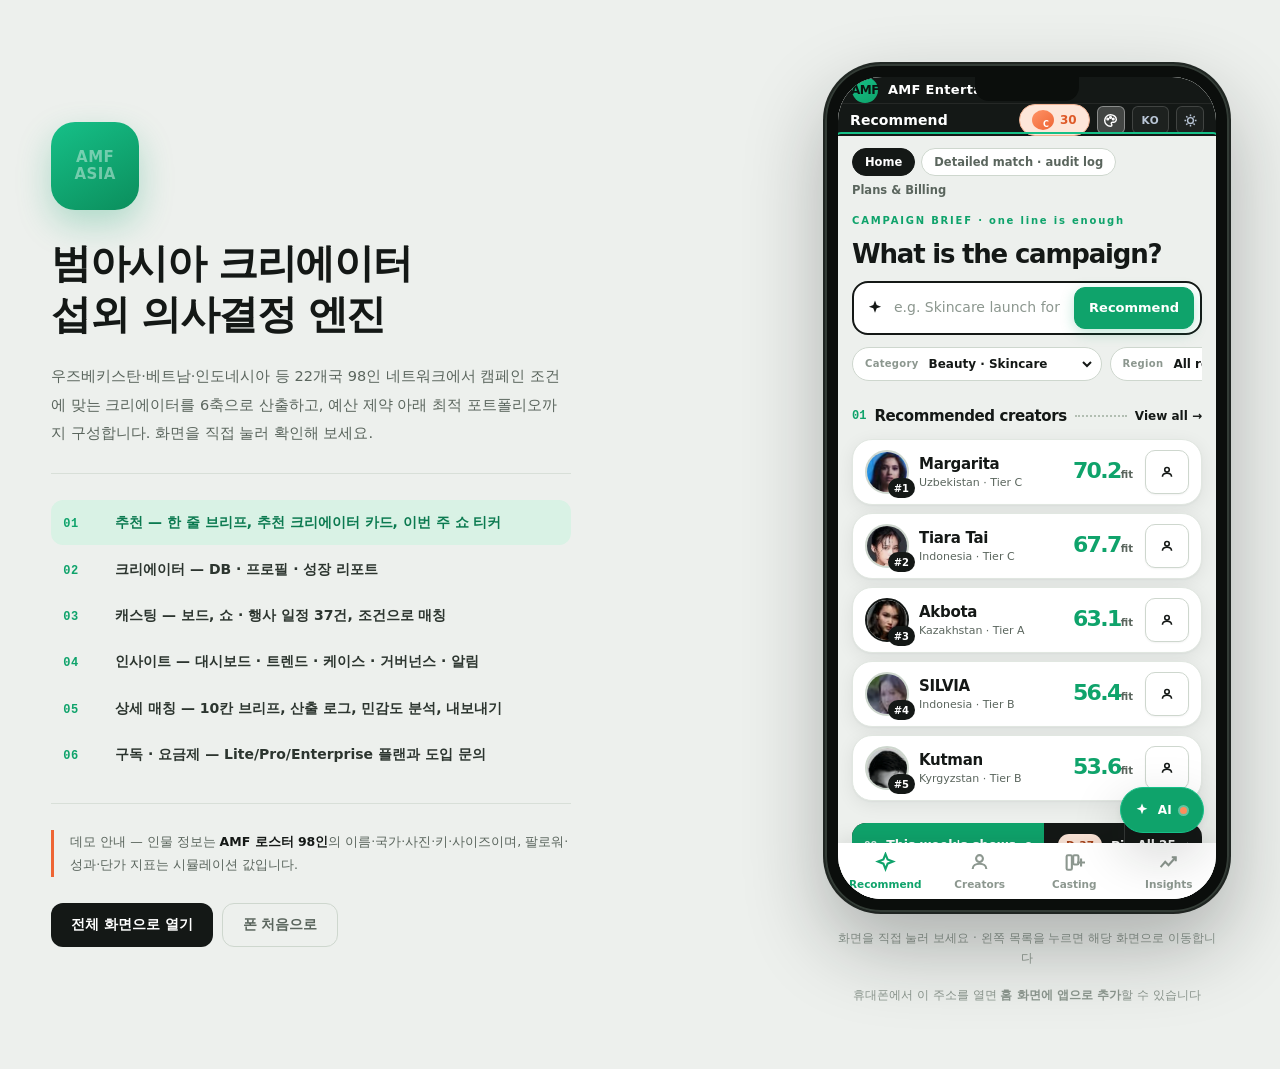
==== index.html @ 49871f89 "app.theamfclub.com 배포 (v20261118g) Co-Authored-By: Claude Opus 5.5 <noreply@anthropic.com>" ====
<!DOCTYPE html>
<html lang="ko">
<head>
<meta charset="UTF-8">
<meta name="viewport" content="width=device-width,initial-scale=1,viewport-fit=cover">
<title>AMF 커머스 인텔리전스</title>
<meta name="apple-mobile-web-app-capable" content="yes">
<meta name="mobile-web-app-capable" content="yes">
<meta name="theme-color" content="#0A1A33">
<meta name="description" content="AMF 엔터테인먼트의 크리에이터 커머스 인텔리전스 엔진. 22개국 98인 범아시아 크리에이터 네트워크에서 캠페인 조건에 맞는 크리에이터를 추천하고, 예산 안에서 최적 포트폴리오를 구성합니다.">
<link rel="canonical" href="https://app.theamfclub.com/">
<meta property="og:type" content="website">
<meta property="og:site_name" content="AMF Entertainment">
<meta property="og:locale" content="ko_KR">
<meta property="og:title" content="AMF 커머스 인텔리전스 — 범아시아 크리에이터 섭외 의사결정 엔진">
<meta property="og:description" content="AMF 엔터테인먼트의 크리에이터 커머스 인텔리전스 엔진. 22개국 98인 범아시아 크리에이터 네트워크에서 캠페인 조건에 맞는 크리에이터를 추천하고, 예산 안에서 최적 포트폴리오를 구성합니다.">
<meta property="og:url" content="https://app.theamfclub.com/">
<meta property="og:image" content="https://app.theamfclub.com/og-image.png">
<meta property="og:image:width" content="1200">
<meta property="og:image:height" content="630">
<meta property="og:image:alt" content="AMF 커머스 인텔리전스 소개 카드와 추천 화면이 표시된 휴대폰">
<meta name="twitter:card" content="summary_large_image">
<meta name="twitter:title" content="AMF 커머스 인텔리전스 — 범아시아 크리에이터 섭외 의사결정 엔진">
<meta name="twitter:description" content="AMF 엔터테인먼트의 크리에이터 커머스 인텔리전스 엔진. 22개국 98인 범아시아 크리에이터 네트워크에서 캠페인 조건에 맞는 크리에이터를 추천하고, 예산 안에서 최적 포트폴리오를 구성합니다.">
<meta name="twitter:image" content="https://app.theamfclub.com/og-image.png">
<link rel="manifest" href="manifest.json">
<link rel="apple-touch-icon" href="apple-touch-icon.png">
<script src="assets/js/00-config.js?v=20261118g"></script>
<script src="assets/js/11-shows-data.js?v=20261118g"></script>
<link rel="stylesheet" href="assets/css/app.css?v=20261118g">
</head>
<body>
<a class="skip" href="#mainContent">본문으로 건너뛰기</a>


<div id="promo" hidden>
  <div class="pm-wrap">

    <div class="pm-left">
      <div class="pm-icon" aria-hidden="true"><span>AMF<br>ASIA</span></div>

      <h1 class="pm-title">범아시아 크리에이터<br>섭외 의사결정 엔진</h1>

      <p class="pm-desc">
        우즈베키스탄·베트남·인도네시아 등 22개국 98인 네트워크에서
        캠페인 조건에 맞는 크리에이터를 6축으로 산출하고, 예산 제약 아래
        최적 포트폴리오까지 구성합니다.
        화면을 직접 눌러 확인해 보세요.
      </p>

      <div class="pm-rule"></div>

      <ul class="pm-list" id="pmList">
        <li data-view="home"><span class="n">01</span>
          <span class="t">추천 — 한 줄 브리프, 추천 크리에이터 카드, 이번 주 쇼 티커</span></li>
        <li data-view="roster"><span class="n">02</span>
          <span class="t">크리에이터 — DB · 프로필 · 성장 리포트</span></li>
        <li data-view="board"><span class="n">03</span>
          <span class="t">캐스팅 — 보드, 쇼 · 행사 일정 37건, 조건으로 매칭</span></li>
        <li data-view="dash"><span class="n">04</span>
          <span class="t">인사이트 — 대시보드 · 트렌드 · 케이스 · 거버넌스 · 알림</span></li>
        <li data-view="match"><span class="n">05</span>
          <span class="t">상세 매칭 — 10칸 브리프, 산출 로그, 민감도 분석, 내보내기</span></li>
        <li data-view="plans"><span class="n">06</span>
          <span class="t">구독 · 요금제 — Lite/Pro/Enterprise 플랜과 도입 문의</span></li>
      </ul>

      <div class="pm-rule"></div>

      <p class="pm-note">
        데모 안내 — 인물 정보는 <b>AMF 로스터 98인</b>의 이름·국가·사진·키·사이즈이며,
        팔로워·성과·단가 지표는 시뮬레이션 값입니다.
      </p>

      <div class="pm-actions">
        <button class="pm-btn" type="button" id="pmFull">전체 화면으로 열기</button>
        <button class="pm-btn ghost" type="button" id="pmReset">폰 처음으로</button>
      </div>
    </div>

    <div class="pm-right">
      <div class="pm-phone">
        <div class="pm-notch" aria-hidden="true"></div>
        <iframe id="pmFrame" title="AMF 커머스 인텔리전스 데모" loading="eager"></iframe>
        <div class="pm-fallback" id="pmFallback" hidden>
          <p>폰 미리보기를 불러오지 못했습니다.</p>
          <button class="pm-btn" type="button" onclick="document.getElementById('pmFull').click()">
            전체 화면으로 열기</button>
        </div>
      </div>
      <p class="pm-hint">화면을 직접 눌러 보세요 · 왼쪽 목록을 누르면 해당 화면으로 이동합니다</p>
      <p class="pm-hint">휴대폰에서 이 주소를 열면 <b>홈 화면에 앱으로 추가</b>할 수 있습니다</p>
    </div>

  </div>
</div>



<div id="gate" role="dialog" aria-modal="true" aria-label="AMF 커머스 인텔리전스 콘솔 로그인">
  <div class="g-mark">AMF</div>
  <p class="g-word">Commerce <em>Intelligence</em> Engine</p>
  <p class="g-sub">브리프를 넣으면 3초 안에 크리에이터 포트폴리오가 나옵니다<br>22개국 98인 네트워크 · 6축 적합도 스코어링 · 감사 추적</p>
  <div class="g-pills">
    <span class="g-pill">📊 목표별 가중치 매칭</span>
    <span class="g-pill">🔍 산출 근거 전체 공개</span>
  </div>
  <div class="g-sheet">
    <h2>콘솔 로그인</h2>
    <p class="g-cap">캠페인 매칭을 이어서 진행하세요</p>
    <button type="button" class="g-soc" data-glogin="demo">데모 체험하기</button>
    <div class="g-or">또는 이름을 남기고 시작</div>
    <form id="gl-form" novalidate>
      <label class="sr-only" for="gl-email">업무 이메일</label>
      <input class="g-in" id="gl-email" type="email" placeholder="업무 이메일" autocomplete="off">
      <button class="g-go" type="submit" data-glogin="email">시작하기</button>
    </form>
    <p class="g-note">입력한 이메일은 이 브라우저에만 저장됩니다. · <a href="privacy.html">개인정보처리방침</a></p>
  </div>
</div>


<nav id="mtab" aria-label="모바일 주 메뉴">
  <button data-mview="match" class="on"><svg viewBox="0 0 16 16"><path d="M2 8h3l2-4 2 8 2-4h3"/></svg>매칭</button>
  <button data-mview="dash"><svg viewBox="0 0 16 16"><rect x="2" y="2" width="5" height="12" rx="1"/><rect x="9" y="6" width="5" height="8" rx="1"/></svg>대시보드</button>
  <button data-mview="roster"><svg viewBox="0 0 16 16"><circle cx="8" cy="5" r="2.6"/><path d="M2.8 13c0-2.6 2.3-4 5.2-4s5.2 1.4 5.2 4"/></svg>크리에이터</button>
  <button data-mview="board"><svg viewBox="0 0 16 16"><rect x="2" y="2.5" width="4" height="11" rx="1"/><rect x="7" y="2.5" width="4" height="7" rx="1"/><path d="M13 5v6M10 8h6"/></svg>보드</button>
  <button type="button" id="moreTab"><svg viewBox="0 0 16 16"><circle cx="3.2" cy="8" r="1.3"/><circle cx="8" cy="8" r="1.3"/><circle cx="12.8" cy="8" r="1.3"/></svg>더보기</button>
</nav>


<div id="moreSheet" role="dialog" aria-modal="true" aria-label="전체 메뉴">
  <div class="ms-box">
    <div class="ms-hd">전체 메뉴<button type="button" id="moreClose" aria-label="닫기">×</button></div>
    <div class="ms-list" id="moreList"></div>
  </div>
</div>


<div id="crmodal" role="dialog" aria-modal="true" aria-labelledby="crbox"><div class="cr-box" id="crbox"></div></div>


<div id="aimodal" role="dialog" aria-modal="true" aria-labelledby="aimTitle"><div class="cr-box wide" id="aimbox"></div></div>

<div class="shell">

  
  <div class="brandbar">
    <div class="mark">AMF</div>
    <div>
      <div class="bn">AMF Entertainment</div>
      <div class="bt">COMMERCE INTELLIGENCE</div>
    </div>
  </div>

  
  <div class="topbar">
    <div class="tbleft">
      <div>
        <div class="tbtitle" id="pgTitle">캠페인 매칭 엔진</div>
        <div class="tbpath" id="pgPath">Platform / Matching / New Campaign</div>
      </div>
    </div>
    <div class="tbright">
      <button class="crchip" id="crchip"><span class="cc">C</span><b id="crn">30</b></button>
      <span class="chip mono" id="chipModel" hidden>CIE-v1.5.0</span>
      <span class="chip gold">등록특허 제10-2278814호</span>
      <button class="thbtn" id="skinBtn" type="button" aria-label="디자인 스킨 전환"
        title="디자인 스킨 전환"><svg viewBox="0 0 16 16" aria-hidden="true"><path
        d="M8 1.8a6.2 6.2 0 000 12.4c.9 0 1.5-.6 1.5-1.4 0-.4-.2-.7-.4-1-.2-.2-.3-.5-.3-.8 0-.6.5-1.1 1.2-1.1h1.2a3 3 0 003-3c0-2.8-2.8-5.1-6.2-5.1z"/><circle cx="5.1" cy="6.4" r=".9"/><circle cx="8" cy="4.7" r=".9"/><circle cx="10.9" cy="6.4" r=".9"/></svg></button>
      <button class="thbtn lang" id="langBtn" type="button" aria-label="Switch to English">EN</button>
      <button class="thbtn" id="aiBtn" type="button" hidden aria-label="AI(Gemini) 연결 설정"
        title="AI 연결 설정"><svg viewBox="0 0 16 16" aria-hidden="true"><path
        d="M8 1.4l1.5 3.9 3.9 1.5-3.9 1.5L8 12.2 6.5 8.3 2.6 6.8l3.9-1.5z"/><circle cx="12.6" cy="12.4" r="1.5"/></svg></button>
      <button class="thbtn" id="themeBtn" type="button" aria-label="화면 테마 전환"
        title="화면 테마 전환 (시스템 → 다크 → 라이트)"><svg viewBox="0 0 16 16" aria-hidden="true"><path id="themeIcon" d="M8 1.6v1.8M8 12.6v1.8M1.6 8h1.8M12.6 8h1.8M3.5 3.5l1.3 1.3M11.2 11.2l1.3 1.3M12.5 3.5l-1.3 1.3M4.8 11.2l-1.3 1.3"/><circle cx="8" cy="8" r="3.1"/></svg></button>
      <div class="who">
        <div class="av">KA</div>
        <div>
          <div class="wn">Kim, Analyst</div>
          <div class="wr">Brand Solutions · Seoul HQ</div>
        </div>
      </div>
    </div>
  </div>

  
  <nav class="rail" aria-label="주 메뉴">
    <div class="rgrp">INTELLIGENCE</div>
    <button class="rlink on" data-view="match">
      <svg class="ic" viewBox="0 0 16 16" fill="none" stroke="currentColor" stroke-width="1.4"><path d="M2 8h3l2-4 2 8 2-4h3"/></svg>
      캠페인 매칭</button>
    <button class="rlink" data-view="dash">
      <svg class="ic" viewBox="0 0 16 16" fill="none" stroke="currentColor" stroke-width="1.4"><rect x="2" y="2" width="5.5" height="5.5" rx="1"/><rect x="8.5" y="2" width="5.5" height="9" rx="1"/><rect x="2" y="8.5" width="5.5" height="5.5" rx="1"/><rect x="8.5" y="12" width="5.5" height="2" rx="1"/></svg>
      네트워크 대시보드</button>
    <button class="rlink" data-view="roster">
      <svg class="ic" viewBox="0 0 16 16" fill="none" stroke="currentColor" stroke-width="1.4"><circle cx="6" cy="5.5" r="2.4"/><path d="M1.8 13.5c0-2.4 1.9-4 4.2-4s4.2 1.6 4.2 4"/><path d="M11 4.2a2.2 2.2 0 010 4.3M12.2 13.5c0-1.6-.5-2.9-1.4-3.7"/></svg>
      크리에이터 DB <span class="bdg" id="railCount">98</span></button>
    <button class="rlink" data-view="board">
      <svg class="ic" viewBox="0 0 16 16" fill="none" stroke="currentColor" stroke-width="1.4"><rect x="2" y="2.5" width="4" height="11" rx="1"/><rect x="7" y="2.5" width="4" height="7" rx="1"/><path d="M13 5v6M10 8h6"/></svg>
      캐스팅 보드 <span class="bdg" id="railBoard">0</span></button>
    <button class="rlink" data-view="shows">
      <svg class="ic" viewBox="0 0 16 16" fill="none" stroke="currentColor" stroke-width="1.4"><rect x="2" y="3" width="12" height="11" rx="1.4"/><path d="M2 6.5h12M5.5 1.8v2.4M10.5 1.8v2.4"/></svg>
      쇼 일정 <span class="bdg" id="railShows">0</span></button>
    <button class="rlink" data-view="cue">
      <svg class="ic" viewBox="0 0 16 16" fill="none" stroke="currentColor" stroke-width="1.4"><rect x="1.6" y="3.2" width="12.8" height="8.2" rx="1.2"/><path d="M5.6 13.8h4.8M8 11.4v2.4"/><path d="M6.4 5.8l3.2 1.5-3.2 1.5z" fill="currentColor" stroke="none"/></svg>
      라이브 편성 <span class="bdg" id="railCue">7</span></button>
    <div class="rgrp">INSIGHTS</div>
    <button class="rlink" data-view="trends">
      <svg class="ic" viewBox="0 0 16 16" fill="none" stroke="currentColor" stroke-width="1.4"><path d="M2 11.5l3.5-4 2.5 2.5L13.5 4"/><path d="M10.5 4h3v3"/></svg>
      트렌드 브리핑</button>
    <button class="rlink" data-view="growth">
      <svg class="ic" viewBox="0 0 16 16" fill="none" stroke="currentColor" stroke-width="1.4"><path d="M2 13.5h12"/><rect x="3" y="8" width="2.6" height="5"/><rect x="6.8" y="5" width="2.6" height="8"/><rect x="10.6" y="2.5" width="2.6" height="10.5"/></svg>
      성장 리포트</button>
    <button class="rlink" data-view="cases">
      <svg class="ic" viewBox="0 0 16 16" fill="none" stroke="currentColor" stroke-width="1.4"><rect x="2" y="4" width="12" height="9.5" rx="1.2"/><path d="M5.5 4V2.8h5V4M2 7.5h12"/></svg>
      성과 케이스</button>
    <div class="rgrp">GOVERNANCE</div>
    <button class="rlink" data-view="gov">
      <svg class="ic" viewBox="0 0 16 16" fill="none" stroke="currentColor" stroke-width="1.4"><path d="M8 1.6l5.2 2.2v4c0 3.3-2.2 5.9-5.2 6.8-3-.9-5.2-3.5-5.2-6.8v-4z"/><path d="M5.8 8l1.6 1.6L10.4 6.4"/></svg>
      모델 거버넌스</button>
    <button class="rlink" data-view="alerts">
      <svg class="ic" viewBox="0 0 16 16" fill="none" stroke="currentColor" stroke-width="1.4"><path d="M8 2.2a3.6 3.6 0 00-3.6 3.6c0 3.3-1.4 4.4-1.4 4.4h10s-1.4-1.1-1.4-4.4A3.6 3.6 0 008 2.2z"/><path d="M6.9 12.6a1.3 1.3 0 002.2 0"/></svg>
      세이프티 알림 <span class="bdg" id="railAlerts">0</span></button>
    <div class="railfoot">
      env · production<br>
      region · ap-northeast-2<br>
      build · 2026.08.19<br>
      dataset · r98
    </div>
  </nav>

  
  <main class="main" id="mainContent" tabindex="-1"><div class="wrap">

  
  <section id="v_match">
    <div class="pagehd">
      <div>
        <h1>캠페인 매칭 엔진</h1>
        <p>캠페인 조건을 입력하면 네트워크 전체 크리에이터를 대상으로 6축 적합도를 실제 연산하여
           후보를 선별하고, 예산 제약 하에서 최적 포트폴리오를 구성합니다.</p>
      </div>
      <div style="display:flex;gap:8px">
        <button class="btn sm" onclick="loadPreset()">샘플 브리프 불러오기</button>
        <button class="btn sm" onclick="exportJSON()">결과 JSON 내보내기<span class="price-tag"><i aria-hidden="true"></i>2</span></button>
      </div>
    </div>

    <div class="steps" id="stepper">
      <button class="stp on" type="button" data-s="1" onclick="resetMatch()" style="cursor:pointer"
        title="클릭하면 조건 입력으로 돌아갑니다"><span class="n">1</span>
        <span>캠페인 브리프<small>조건 정의 · 클릭 시 복귀</small></span></button>
      <div class="stp" data-s="2"><span class="n">2</span><span>후보 선별<small>필터 파이프라인</small></span></div>
      <div class="stp" data-s="3"><span class="n">3</span><span>적합도 산출<small>6축 스코어링</small></span></div>
      <div class="stp" data-s="4"><span class="n">4</span><span>포트폴리오<small>예산 최적화</small></span></div>
    </div>

    
    <div class="card" id="p_input">
      <div class="chd"><h3>캠페인 브리프</h3>
        <span class="sub">필수 항목 6 · 선택 항목 3</span></div>
      <div class="cbd">
        <div class="fgrid">
          <div class="aibox" id="aiBrief">
            <div class="aihd">
              <span class="ailabel"><svg class="aispark" viewBox="0 0 16 16" fill="currentColor"
                aria-hidden="true"><path d="M8 1.4l1.5 3.9 3.9 1.5-3.9 1.5L8 12.2 6.5 8.3 2.6 6.8l3.9-1.5z"/></svg>
                자연어로 브리프 작성</span>
              <span class="aistat" id="aiStat">미연결</span>
              <button class="btn sm" type="button" id="aiSetup" hidden style="margin-left:auto">AI 연결 설정</button>
            </div>
            <label class="sr-only" for="aiText">캠페인 설명</label>
            <textarea id="aiText" rows="2" placeholder="예) 우즈베키스탄·카자흐스탄 20대 후반 여성 대상 스킨케어 신제품을 런칭합니다. 예산 8천만원, 인스타그램 중심으로 5명 추천해 주세요."></textarea>
            <div class="airow">
              <button class="btn pri sm" type="button" id="aiParse">브리프로 변환</button>
              <span class="fhint" id="aiNote">Gemini가 문장을 아래 조건으로 바꿔 채웁니다.
                <b>적합도 계산과 추천은 엔진이 그대로 수행</b>하며, AI는 점수에 관여하지 않습니다.</span>
            </div>
            <div id="aiParseOut" style="margin-top:9px"></div>
          </div>
          <div class="fld"><label for="f_cat">상품 분야<span class="req">*</span></label>
            <select id="f_cat"></select></div>
          <div class="fld"><label for="f_age">타깃 연령<span class="req">*</span></label>
            <select id="f_age"></select></div>
          <div class="fld"><label for="f_sex">타깃 성별<span class="req">*</span></label>
            <select id="f_sex"><option value="여성">여성</option><option value="남성">남성</option><option value="성별 무관">성별 무관</option></select></div>
          <div class="fld"><label for="f_obj">캠페인 목표<span class="req">*</span></label>
            <select id="f_obj"></select></div>

          <div class="fld"><label for="f_reg">진출 권역</label>
            <select id="f_reg"><option value="전 권역">전 권역</option><option value="중앙아시아">중앙아시아</option><option value="동남아시아">동남아시아</option><option value="동북아시아">동북아시아</option><option value="남아시아">남아시아</option></select></div>
          <div class="fld"><label for="f_ctry">진출 국가</label>
            <select id="f_ctry"><option value="국가 무관">국가 무관</option></select></div>
          <div class="fld"><label for="f_plt">주력 채널</label>
            <select id="f_plt"><option value="채널 무관">채널 무관</option><option value="Instagram">Instagram</option><option value="TikTok">TikTok</option><option value="YouTube">YouTube</option></select></div>
          <div class="fld"><label for="f_tier">최소 등급</label>
            <select id="f_tier"><option value="제한 없음">제한 없음</option><option value="B 이상">B 이상</option><option value="A 이상">A 이상</option><option value="S 전용">S 전용</option></select></div>
          <div class="fld"><label for="f_topn">추천 인원</label>
            <select id="f_topn"><option value="3">상위 3인</option><option value="5">상위 5인</option><option value="8">상위 8인</option></select></div>
          <div class="fld"><label for="f_aqs">오디언스 진정성 기준 (AQS)</label>
            <select id="f_aqs">
              <option value="0">적용 안 함</option>
              <option value="55">AQS 55 이상 (기본 검증)</option>
              <option value="70" selected>AQS 70 이상 (권장)</option>
              <option value="80">AQS 80 이상 (엄격)</option>
            </select></div>
          <div class="fld" style="grid-column:1/-1"><label for="f_body">모델 신체 조건 (피팅 · 착용 촬영이 필요한 캠페인)</label>
            <select id="f_body"><option value="제한 없음">제한 없음</option><option value="키 168cm 이상">키 168cm 이상</option>
              <option value="키 172cm 이상">키 172cm 이상</option><option value="키 178cm 이상">키 178cm 이상</option>
              <option value="여성 55 이하 사이즈">여성 55 이하 사이즈</option><option value="남성 100 이하 사이즈">남성 100 이하 사이즈</option></select>
            <div class="fhint">의류 · 패션 · 뷰티 착용 촬영 시 브랜드 샘플 사이즈와의 정합 조건입니다.</div></div>

          <div class="budget">
            <div class="budrow">
              <div>
                <label for="f_bud" style="display:block;font-size:9.5px;letter-spacing:1.2px;color:var(--ink3);font-weight:700;margin-bottom:7px">
                  캠페인 총 예산 (KRW)</label>
                <div class="budamt num" id="budAmt">₩20,000,000<small> / 2,000만원</small></div>
              </div>
              <div class="budstats">
                <div><div class="k">섭외 가능 인원</div><div class="v num" id="budCnt">–</div></div>
                <div><div class="k">1인 평균 단가</div><div class="v num" id="budAvg">–</div></div>
                <div><div class="k">예산 내 후보</div><div class="v num" id="budPool">–</div></div>
              </div>
            </div>
            <input type="range" id="f_bud" min="0.5" max="300" step="0.5" value="20" oninput="updateBudget()"
              aria-describedby="budAmt">
            <div class="ticks"><span>500만</span><span>7,500만</span><span>1억5천</span><span>2억2천</span><span>3억</span></div>
          </div>
        </div>
        <div style="display:flex;gap:10px;margin-top:18px;align-items:center">
          <button class="btn pri" onclick="runPipeline()" style="padding:10px 26px">매칭 실행<span class="price-tag" style="color:#fff"><i aria-hidden="true"></i>3</span></button>
          <span class="fhint" id="briefHint">네트워크 98인 · 22개국 대상 전수 연산</span>
        </div>
      </div>
    </div>

    
    <div class="card hidden" id="p_scan" style="margin-top:14px">
      <div class="chd"><h3>매칭 파이프라인 실행</h3>
        <span class="sub mono" id="scanRun">run_id —</span></div>
      <div class="scan-cute" id="scanCute">
        <div class="mascot"><div class="face"></div><div class="eye l"></div><div class="eye r"></div>
          <div class="mouth"></div><div class="glass"></div></div>
        <div class="scan-msg" id="scanMsg" role="status" aria-live="polite">캠페인 브리프를 읽고 있어요…</div>
        <div class="scan-bar"><i id="scanBar"></i></div>
        <div class="scan-sub" id="scanSub">네트워크 98인을 살펴보는 중</div>
        <div class="scan-dots"><i></i><i></i><i></i></div>
        <button id="devlog-toggle" type="button" hidden aria-expanded="false" aria-controls="plogWrap">상세 실행 로그 (관리자)</button>
      </div>
      <div class="cbd"><div id="plogWrap" class="hidden">
<div class="plog" id="plog"></div>
</div></div>
    </div>

    
    <div class="hidden" id="p_result">
      <div class="actbar">
        <button class="btn pri" onclick="resetMatch()">← 조건 변경하고 재매칭</button>
        <span class="actinfo" id="actInfo"></span>
        <button class="btn sm" onclick="exportJSON()">결과 JSON<span class="price-tag"><i aria-hidden="true"></i>2</span></button>
        <button class="btn sm" onclick="exportCSV()">포트폴리오 CSV<span class="price-tag"><i aria-hidden="true"></i>2</span></button>
        <button class="btn sm" onclick="copyShareLink()">공유 링크 복사</button>
        <button class="btn sm" type="button" id="aiSumBtn">AI 코멘터리</button>
        <button class="btn sm" type="button"
          onclick="boardAddMany(LAST.res.port.map(x=>x.c.idx))">포트폴리오 전원 보드에 담기</button>
        <button class="btn sm" onclick="window.print()">인쇄 · PDF</button>
        <button class="btn sm" onclick="showView('roster')">크리에이터 DB</button>
      </div>
      <div class="card exsum" id="exSumCard" style="margin-bottom:14px">
        <div class="chd"><h3>실행 요약</h3>
          <span class="sub">Executive Summary · 연산 결과 자동 생성</span></div>
        <div class="cbd"><div id="exSum"></div></div>
      </div>
      <div class="card hidden" id="aiSumCard" style="margin-bottom:14px">
        <div class="chd"><h3>AI 코멘터리</h3>
          <span class="sub">Gemini · 엔진 산출 결과 해설 (수치는 엔진이 계산한 값만 사용)</span></div>
        <div class="cbd">
          <div class="aiout" id="aiSum"></div>
          <div class="aiqa hidden" id="aiQaWrap">
            <div class="airow" style="margin-top:0">
              <label class="sr-only" for="aiQ">결과에 대한 질문</label>
              <input type="text" id="aiQ" placeholder="결과에 대해 질문하기 — 예) 왜 S등급이 한 명뿐인가요?">
              <button class="btn sm" type="button" id="aiAsk">질문</button>
            </div>
            <div id="aiQaList" style="margin-top:12px"></div>
          </div>
        </div>
      </div>

      <div class="kpis" id="resKpis"></div>

      <div class="split3" style="margin-bottom:14px">
        <div class="card">
          <div class="chd"><h3>후보 선별 파이프라인</h3>
            <span class="sub" id="funnelSub"></span></div>
          <div class="cbd"><div class="fn" id="funnel"></div></div>
        </div>
        <div class="card">
          <div class="chd"><h3>목표별 가중치 프로파일</h3><span class="sub" id="wProfName"></span></div>
          <div class="cbd"><div class="dist" id="wDist"></div>
            <div style="margin-top:13px;font-size:10.5px;color:var(--ink3);line-height:1.6">
              최종 점수 = Σ(축 점수 × 가중치) − 리스크 페널티(R × 0.35).
              가중치는 선택한 캠페인 목표에 따라 자동 전환됩니다.</div>
          </div>
        </div>
      </div>

      <div class="card" style="margin-bottom:14px">
        <div class="chd"><h3>추천 포트폴리오</h3><span class="sub" id="portSub"></span></div>
        <div class="swipehint">표를 좌우로 밀어 전체 항목을 확인하세요</div><div class="tblwrap"><table id="portTbl"></table></div>
      </div>

      <div class="card" style="margin-bottom:14px">
        <div class="chd"><h3>예상 성과 시뮬레이션</h3>
          <span class="sub">포트폴리오 편성 기준 · 과거 실적 회귀 추정</span></div>
        <div class="cbd"><div class="simgrid" id="simGrid"></div>
          <div style="margin-top:12px;font-size:10.5px;color:var(--ink3);line-height:1.6" id="simNote"></div>
        </div>
      </div>

      <div class="split3" style="margin-bottom:14px">
        <div class="card">
          <div class="chd"><h3>오디언스 중복도 분석</h3>
            <span class="sub">순 도달 산출 근거 · 상위 중복 조합</span></div>
          <div class="cbd" id="overlapBox"></div>
        </div>
        <div class="card">
          <div class="chd"><h3>대안 포트폴리오 시나리오</h3>
            <span class="sub">동일 예산 · 목적별 대안</span></div>
          <div class="tblwrap"><table id="scenTbl"></table></div>
        </div>
      </div>

      <div class="card" style="margin-bottom:14px">
        <div class="chd"><h3>스코어 산출 감사 추적</h3>
          <span class="sub">Audit Trail · <select id="auditPick" class="btn sm" aria-label="감사 추적 대상 크리에이터"
            style="padding:4px 8px" onchange="renderAudit()"></select></span></div>
        <div class="swipehint">표를 좌우로 밀어 전체 항목을 확인하세요</div><div class="tblwrap"><table id="auditTbl"></table></div>
      </div>

      <div class="card" style="margin-bottom:14px" id="histCard">
        <div class="chd"><h3>실행 이력 · 비교</h3>
          <span class="sub">최근 실행 12건 · 행을 클릭하면 해당 브리프가 폼에 복원됩니다</span></div>
        <div class="swipehint">표를 좌우로 밀어 전체 항목을 확인하세요</div>
        <div class="tblwrap"><table id="histTbl"></table></div>
      </div>

      <div class="card" style="margin-bottom:14px">
        <div class="chd"><h3>조건 민감도 분석</h3>
          <span class="sub">단일 조건만 변경했을 때 결과 변화 · 엔진 반응성 검증</span></div>
        <div class="swipehint">표를 좌우로 밀어 전체 항목을 확인하세요</div><div class="tblwrap"><table id="sensTbl"></table></div>
      </div>

      <div class="card" style="margin-bottom:14px">
        <div class="chd"><h3>전체 후보 랭킹</h3>
          <span class="sub" id="rankSub"></span></div>
        <div class="swipehint">표를 좌우로 밀어 전체 항목을 확인하세요</div><div class="tblwrap" style="max-height:420px;overflow-y:auto"><table id="rankTbl"></table></div>
      </div>

      <div class="sec" id="recSec">최종 추천 · 상세 리포트</div>
      <div id="recWarn"></div>
      <div class="recs" id="recs"></div>

      <div style="margin-top:16px;display:flex;gap:10px">
        <button class="btn pri" onclick="resetMatch()">← 조건 변경하고 재매칭</button>
        <button class="btn" onclick="window.scrollTo({top:0,behavior:SB});document.querySelector('.main').scrollTo({top:0,behavior:SB})">↑ 맨 위로</button>
      </div>
    </div>
  </section>

  
  <section id="v_dash" class="hidden">
    <div class="pagehd"><div>
      <h1>네트워크 대시보드</h1>
      <p>AMF 범아시아 크리에이터 네트워크의 현재 규모·구성·성과 지표 요약입니다.</p>
    </div></div>
    <div class="kpis" id="dashKpis"></div>
    <div class="split" style="margin-bottom:14px">
      <div class="card"><div class="chd"><h3>국가별 분포</h3><span class="sub">Creator 수 기준</span></div>
        <div class="cbd"><div class="dist" id="dCountry"></div></div></div>
      <div class="card"><div class="chd"><h3>카테고리 강점 분포</h3><span class="sub">주력 카테고리 기준</span></div>
        <div class="cbd"><div class="dist" id="dCat"></div></div></div>
    </div>
    <div class="split">
      <div class="card"><div class="chd"><h3>등급 · 특화 유형 구성</h3>
        <span class="sub">Tier / Archetype</span></div>
        <div class="cbd"><div class="dist" id="dTier"></div>
          <div style="height:1px;background:var(--line);margin:13px 0"></div>
          <div class="dist" id="dArch"></div></div></div>
      <div class="card"><div class="chd"><h3>커머스 성과 상위 10</h3><span class="sub">누적 GMV 기준</span></div>
        <div class="tblwrap"><table id="dTop"></table></div></div>
    </div>
  </section>

  
  <section id="v_roster" class="hidden">
    <div class="pagehd"><div>
      <h1>크리에이터 DB</h1>
      <p>네트워크 전체 인원의 프로필·성과·리스크 원장입니다. 행을 클릭하면 상세 프로필이 열립니다.</p>
    </div></div>
    <div class="card">
      <div class="cbd" style="padding-bottom:0">
        <div class="toolbar">
          <div class="search">
            <svg width="13" height="13" viewBox="0 0 16 16" fill="none" stroke="currentColor" stroke-width="1.6"><circle cx="7" cy="7" r="4.6"/><path d="M10.5 10.5L14 14"/></svg>
            <label class="sr-only" for="q">크리에이터 검색</label>
            <input type="text" id="q" placeholder="이름 · ID · 국가 검색" oninput="renderRoster(1)">
          </div>
          <select class="btn sm" id="q_cat" aria-label="카테고리 필터" onchange="renderRoster(1)" style="padding:7px 10px"></select>
          <select class="btn sm" id="q_reg" aria-label="권역 필터" onchange="renderRoster(1)" style="padding:7px 10px">
            <option value="전 권역">전 권역</option><option value="중앙아시아">중앙아시아</option><option value="동남아시아">동남아시아</option><option value="동북아시아">동북아시아</option><option value="남아시아">남아시아</option></select>
          <select class="btn sm" id="q_tier" aria-label="등급 필터" onchange="renderRoster(1)" style="padding:7px 10px">
            <option value="">전체 등급</option><option value="S">S</option><option value="A">A</option><option value="B">B</option><option value="C">C</option></select>
          <select class="btn sm" id="q_arch" aria-label="특화 유형 필터" onchange="renderRoster(1)" style="padding:7px 10px">
            <option value="">전체 유형</option><option value="커머스 특화">커머스 특화</option><option value="도달 특화">도달 특화</option>
            <option value="브랜드 세이프티 특화">브랜드 세이프티 특화</option><option value="성장 특화">성장 특화</option><option value="밸런스형">밸런스형</option></select>
          <select class="btn sm" id="q_body" aria-label="신체 조건 필터" onchange="renderRoster(1)" style="padding:7px 10px">
            <option value="">신체 조건 전체</option><option value="키 168cm 이상">키 168cm 이상</option><option value="키 172cm 이상">키 172cm 이상</option>
            <option value="키 178cm 이상">키 178cm 이상</option><option value="여성 55 이하 사이즈">여성 55 이하 사이즈</option><option value="남성 100 이하 사이즈">남성 100 이하 사이즈</option></select>
          <span style="margin-left:auto;font-size:11.5px;color:var(--ink3)" id="qCount"></span>
        </div>
      </div>
      <div class="swipehint">표를 좌우로 밀어 전체 항목을 확인하세요</div><div class="tblwrap"><table id="rosterTbl"></table></div>
      <div class="pager"><span id="pgInfo"></span><div class="pg" id="pgBtns"></div></div>
    </div>
  </section>

  
  <section id="v_gov" class="hidden">
    <div class="pagehd"><div>
      <h1>모델 거버넌스</h1>
      <p>스코어링 모델의 버전·산식·데이터 출처·재현성 및 편향 점검 기록입니다.</p>
    </div></div>
    <div class="note" style="margin-bottom:14px">
      <b>데이터 출처 —</b> 인물 정보: AMF 로스터 98인(모델 60 · 역대 수상자 38) · 성과 지표: 시뮬레이션
    </div>
    <div class="split" style="margin-bottom:14px">
      <div class="card"><div class="chd"><h3>모델 카드</h3><span class="sub mono" id="govVerChip">CIE-v1.5.0</span></div>
        <div class="cbd"><dl class="dl" id="govCard"></dl></div></div>
      <div class="card"><div class="chd"><h3>스코어링 산식</h3><span class="sub">6축 + 리스크</span></div>
        <div class="cbd"><div class="dist" id="govAxes"></div></div></div>
    </div>
    <div class="card" style="margin-bottom:14px"><div class="chd"><h3>목표별 가중치 매트릭스</h3>
      <span class="sub">7개 프로파일 × 6축</span></div>
      <div class="tblwrap"><table id="govMatrix"></table></div></div>

    <div class="card" style="margin-bottom:14px">
      <div class="chd"><h3>데이터 소스</h3>
        <span class="sub">합성 ↔ 실 데이터 교체 · 브라우저 내에서만 처리</span></div>
      <div class="cbd" id="dataPanel"></div></div>

    <div class="card" style="margin-bottom:14px">
      <div class="chd"><h3>적재 스키마</h3>
        <span class="sub">업로드 파일의 열 이름 · 필수 7 / 선택 20</span></div>
      <div class="swipehint">표를 좌우로 밀어 전체 항목을 확인하세요</div>
      <div class="tblwrap" style="max-height:360px;overflow-y:auto"><table id="schemaTbl"></table></div></div>

    <div class="card" style="margin-bottom:14px"><div class="chd"><h3>데이터 사전</h3>
      <span class="sub">Creator 레코드 필드 정의</span></div>
      <div class="tblwrap"><table id="govDict"></table></div></div>

    <div class="card" style="margin-bottom:14px">
      <div class="chd"><h3>경제 가정치</h3></div>
      <div class="cbd" style="padding-bottom:0">
        <div class="note" style="margin-bottom:0">
          <b>중요 —</b> 아래 금액·비율은 <b>업계 평균 조사치가 아니라 데모 동작을 위한 가정치</b>입니다.
          공개 벤치마크나 시장 조사에 근거하지 않았으며, AMF 실제 단가표와도 대조되지 않았습니다.
          IR·실사 제출 전 반드시 <b>실제 계약 단가 · 실제 캠페인 정산 데이터</b>로 교체하십시오.
          엔진 로직은 이 값과 독립적으로 동작하므로, 숫자만 바꾸면 결과가 그대로 재계산됩니다.
        </div>
      </div>
      <div class="tblwrap"><table id="govAssume"></table></div></div>

    <div class="card" style="margin-bottom:14px">
      <div class="chd"><h3>업계 기준 대조</h3>
        <span class="sub">본 데이터셋의 가정치를 공개 통용 기준과 비교</span></div>
      <div class="tblwrap"><table id="govBench"></table></div>
      <div class="cbd" style="font-size:10.5px;color:var(--ink3);line-height:1.65;padding-top:11px">
        업계 기준값은 공개 자료에서 통용되는 범위를 참고한 것으로, 특정 조사기관의 확정 수치가 아닙니다.
        AMF 실제 계약 단가·정산 데이터로 교체 시 이 표를 갱신해 대조 근거로 사용하십시오.
      </div></div>

    <div class="card" style="margin-bottom:14px">
      <div class="chd"><h3>GARM 브랜드 적합성 분포</h3>
        <span class="sub">Global Alliance for Responsible Media 기준</span></div>
      <div class="cbd"><div id="govGarm"></div>
        <div style="font-size:10.5px;color:var(--ink3);margin-top:12px;line-height:1.65">
          GARM은 세계광고주연맹(WFA)이 주도한 브랜드 안전성 표준으로, 11개 콘텐츠 유형을
          High / Medium / Low Risk 3단계와 집행 불가 기준선(Floor)으로 구분합니다.
          2024년 8월 GARM 조직은 해산했으나 프레임워크는 광고 업계 사실상 표준으로 계속 사용됩니다.
          본 엔진은 Floor 등급을 매칭 후보에서 자동 제외하고, Q축(품질)에 등급별 가감점을 반영합니다.
        </div></div></div>

    <div class="split">
      <div class="card"><div class="chd"><h3>편향 점검</h3>
        <span class="sub">추천 편중도 모니터링</span></div>
        <div class="cbd"><div id="govBias"></div></div></div>
      <div class="card"><div class="chd"><h3>모델 버전 이력</h3>
        <span class="sub">Change Log</span></div>
        <div class="cbd"><div id="govVer"></div></div></div>
    </div>
  </section>

  
  <section id="v_board" class="hidden">
    <div class="pagehd">
      <div>
        <h1>캐스팅 보드</h1>
        <p>후보를 담아 팀과 공유하는 작업 공간입니다. 담거나 뺄 때마다 예산 · 순 도달 · 평균 적합도가
           즉시 다시 계산됩니다. 매칭 결과 · 크리에이터 DB · 프로필 어디서든 담을 수 있습니다.</p>
      </div>
      <div style="display:flex;gap:8px;flex-wrap:wrap">
        <button class="btn sm" type="button" id="boardShareBtn">보드 링크 복사</button>
        <button class="btn sm" type="button" id="boardCsvBtn">보드 CSV</button>
        <button class="btn sm" type="button" id="boardClearBtn">비우기</button>
      </div>
    </div>
    <div class="kpis" id="boardKpis"></div>
    <div class="card" style="margin-bottom:14px">
      <div class="chd"><h3>담긴 후보</h3><span class="sub" id="boardSub"></span></div>
      <div class="cbd" style="padding-bottom:12px">
        <div class="budget" style="grid-column:auto;padding:13px 15px">
          <div class="budrow">
            <div>
              <label for="boardBud" style="display:block;font-size:9.5px;letter-spacing:1.2px;color:var(--ink3);font-weight:700;margin-bottom:6px">보드 예산 (KRW)</label>
              <div class="budamt num" id="boardBudAmt" style="font-size:22px">–</div>
            </div>
            <div class="budstats">
              <div><div class="k">집행 예정</div><div class="v num" id="boardSpend">–</div></div>
              <div><div class="k">잔여</div><div class="v num" id="boardLeft">–</div></div>
            </div>
          </div>
          <input type="range" id="boardBud" min="5" max="300" step="5" value="50">
        </div>
      </div>
      <div class="swipehint">표를 좌우로 밀어 전체 항목을 확인하세요</div>
      <div class="tblwrap" id="boardWrap"><table id="boardTbl"></table></div>
    </div>
    <div class="split" id="boardPanels">
      <div class="card"><div class="chd"><h3>중복도 진단</h3>
        <span class="sub">보드 구성 기준 순 도달</span></div>
        <div class="cbd" id="boardOverlap"></div></div>
      <div class="card"><div class="chd"><h3>구성 균형</h3>
        <span class="sub">등급 · 권역 · 특화 유형</span></div>
        <div class="cbd" id="boardMix"></div></div>
    </div>
  </section>

  
  <section id="v_shows" class="hidden">
    <div class="pagehd"><div>
      <h1>쇼 · 캐스팅 일정</h1>
      <p>패션위크 · 박람회 · 커머스 이벤트 · 에디토리얼 촬영 일정입니다.
         행사마다 신체 조건과 권역이 정해져 있으므로, <b>적합 모델 찾기</b>를 누르면
         그 조건이 그대로 브리프에 얹혀 매칭 엔진으로 넘어갑니다.</p>
    </div></div>
    <div class="note" style="margin-bottom:14px">
      <b>일정 고지 —</b> 행사명 · 날짜 · 도시 · [확정]/[예상] 구분은 2026-09-18 기준 공개 일정(주최 측 발표 및 업계 캘린더)을 참고했습니다. <b>캐스팅 정원 · 예상 마감 · 참여 모델은 데모 가정치</b>이며, [예상] 항목의 날짜는 관례상 시기의 대표 날짜입니다. 일정은 <span class="mono">shows-data.js</span> 한 곳만 고치면 홈 티커와 D-day 가 함께 바뀝니다.</div>
    <div class="kpis" id="showKpis"></div>
    <div class="tabs" id="showRegionTabs" role="tablist"></div>
    <div class="tabs" id="showTypeTabs" role="tablist" style="margin-top:-6px"></div>
    <div class="card">
      <div class="chd"><h3>일정</h3><span class="sub" id="showSub"></span></div>
      <div class="cbd" id="showList"></div>
    </div>
  </section>
  <section id="v_cue" class="hidden">
    <div class="pagehd"><div>
      <h1>라이브 편성 · 구간 예측</h1>
      <p>같은 엔진을 <b>방송 편성</b>에 적용한 화면입니다. 시간대마다 구매층이 다르므로
         상품군과 출연자가 달라지고, 그 배치를 6축 점수와 중복 보정 순 도달로 계산합니다.
         아래쪽은 방송이 진행되는 동안 <b>다음 구간을 예측해 소재를 미리 준비</b>하는
         구성으로, 보유 특허의 구조를 판매 방송에 적용한 것입니다.</p>
    </div></div>

    <div class="note" style="margin-bottom:14px">
      <b>데이터 고지 —</b> 시간대 구성 · 주문 추이 · 과거 방송 로그는 전부
      <b>데모 가정치</b>입니다. 실제 방송 데이터와 다르며, 실 데이터 연동 시
      <span class="mono">cueBuildLogs()</span> 한 곳만 교체하면 됩니다.
    </div>

    <div class="kpis" id="cueKpis"></div>

    <div class="card">
      <div class="chd"><h3>큐시트</h3><span class="sub" id="cueSub"></span></div>
      <div class="cbd"><div id="cueList"></div></div>
    </div>

    <div class="card">
      <div class="chd"><h3>다음 구간 예측 · 선반영</h3>
        <span class="sub">등록특허 제10-2278814호 구성 적용</span></div>
      <div class="cbd">
        <div class="cuelbl">진행된 구간</div>
        <div id="cueSeq" class="segtrail"></div>
        <div class="cuelbl">다음 구간 확률</div>
        <div id="cuePred" class="predlist"></div>
        <div class="cuelbl">선반영</div>
        <div id="cuePrefetch"></div>
        <div class="cuebar">
          <button class="btn pri sm" id="cueStep">다음 구간 진행</button>
          <button class="btn sm" id="cueReset">처음부터</button>
          <span class="mono cueloss" id="cueLoss"></span>
        </div>
      </div>
    </div>

    <div class="card">
      <div class="chd"><h3>청구항 ↔ 구현 대응</h3>
        <span class="sub">실사 제출용</span></div>
      <div class="cbd" id="cueClaims"></div>
    </div>
  </section>

  
  <section id="v_trends" class="hidden">
    <div class="pagehd"><div>
      <h1>권역별 트렌드 브리핑</h1>
      <p>네트워크 실측치에서 직접 산출한 권역별 카테고리 모멘텀입니다. 외부 조사가 아니라
         우리 크리에이터의 성장률 · 참여율 · 커머스 실적을 카테고리별로 집계한 값입니다.</p>
    </div></div>
    <div class="tabs" id="trendTabs" role="tablist"></div>
    <div class="kpis" id="trendKpis"></div>
    <div class="split3" style="margin-bottom:14px">
      <div class="card"><div class="chd"><h3>카테고리 모멘텀</h3>
        <span class="sub" id="trendSub"></span></div>
        <div class="swipehint">표를 좌우로 밀어 전체 항목을 확인하세요</div>
        <div class="tblwrap"><table id="trendTbl"></table></div></div>
      <div class="card"><div class="chd"><h3>권역 벤치마크</h3>
        <span class="sub">전 권역 대비</span></div>
        <div class="cbd"><div class="dist" id="trendBench"></div></div></div>
    </div>
    <div class="split">
      <div class="card"><div class="chd"><h3>상승 카테고리 주도 크리에이터</h3>
        <span class="sub">모멘텀 기여 상위</span></div>
        <div class="tblwrap"><table id="trendLeaders"></table></div></div>
      <div class="card"><div class="chd"><h3>브리핑 요약</h3>
        <span class="sub">집계 결과 자동 생성</span></div>
        <div class="cbd"><div class="aiout" id="trendBrief"></div></div></div>
    </div>
  </section>

  
  <section id="v_growth" class="hidden">
    <div class="pagehd"><div>
      <h1>크리에이터 성장 리포트</h1>
      <p>주 단위 팔로워 · 참여율 변화를 추적합니다. 네트워크 이탈 신호를 조기에 잡고,
         크리에이터 본인에게 발송할 리포트를 만드는 화면입니다.</p>
    </div></div>
    <div class="kpis" id="growthKpis"></div>
    <div class="split" style="margin-bottom:14px">
      <div class="card"><div class="chd"><h3>주간 상승 상위</h3>
        <span class="sub">최근 1주 팔로워 증가율</span></div>
        <div class="tblwrap"><table id="growthUp"></table></div></div>
      <div class="card"><div class="chd"><h3>주간 하락 · 주의</h3>
        <span class="sub">이탈 · 정체 신호</span></div>
        <div class="tblwrap"><table id="growthDown"></table></div></div>
    </div>
    <div class="card">
      <div class="chd"><h3>개인 리포트</h3>
        <span class="sub">발송용 · <select id="growthPick" class="btn sm"
          aria-label="리포트 대상 크리에이터" style="padding:4px 8px"></select></span></div>
      <div class="cbd"><div id="growthCard"></div>
        <div style="border-top:1px solid var(--line);margin-top:14px;padding-top:13px">
          <div class="airow" style="margin-top:0">
            <label class="sr-only" for="gSendTo">받는 사람 이메일</label>
            <input type="text" id="gSendTo" placeholder="받는 사람 이메일 — 예) creator@example.com">
            <button class="btn pri sm" type="button" id="gSendBtn">메일 앱으로 열기</button>
          </div>
          <div id="gSendMsg" style="margin-top:9px"></div>
        </div>
      </div>
    </div>
  </section>

  
  <section id="v_cases" class="hidden">
    <div class="pagehd"><div>
      <h1>캠페인 성과 케이스</h1>
      <p>집행이 끝난 캠페인의 <b>엔진 예측값과 실제 정산값</b>을 나란히 놓습니다.
         엔진이 어디서 얼마나 틀리는지를 공개하는 화면이며, 이 오차가 곧 모델 재보정의 근거입니다.</p>
    </div></div>
    <div class="note" style="margin-bottom:14px">
      <b>정확도 고지 —</b> 아래 케이스는 합성 데이터로 생성한 것으로, 실제 집행 실적이 아닙니다.
      실 데이터 연동 시 <span class="mono">buildCases()</span> 한 곳만 교체하면 동일한 화면이 실측 기준으로 동작합니다.
    </div>
    <div class="kpis" id="caseKpis"></div>
    <div class="split3" style="margin-bottom:14px">
      <div class="card"><div class="chd"><h3>예측 vs 실제</h3>
        <span class="sub" id="caseSub"></span></div>
        <div class="swipehint">표를 좌우로 밀어 전체 항목을 확인하세요</div>
        <div class="tblwrap" style="max-height:440px;overflow-y:auto"><table id="caseTbl"></table></div></div>
      <div class="card"><div class="chd"><h3>목표별 보정 계수</h3>
        <span class="sub">실제 ÷ 예측</span></div>
        <div class="cbd"><div class="dist" id="caseCalib"></div>
          <div style="margin-top:13px;font-size:10.5px;color:var(--ink3);line-height:1.6" id="caseCalibNote"></div>
        </div></div>
    </div>
    <div class="card">
      <div class="chd"><h3>오차 분포</h3><span class="sub">예측 대비 실제 편차</span></div>
      <div class="cbd"><div id="caseHist"></div></div>
    </div>
  </section>

  
  <section id="v_alerts" class="hidden">
    <div class="pagehd">
      <div>
        <h1>브랜드 세이프티 알림</h1>
        <p>계약 중이거나 추천 후보에 오른 크리에이터의 리스크 변동을 감시합니다.
           사고가 난 뒤가 아니라 나기 전에 브랜드에 알리는 것이 목적입니다.</p>
      </div>
      <div style="display:flex;gap:8px;flex-wrap:wrap">
        <select class="btn sm" id="alertSev" aria-label="심각도 필터" style="padding:7px 10px">
          <option value="">전체 심각도</option><option value="high">높음</option>
          <option value="mid">중간</option><option value="low">낮음</option></select>
        <select class="btn sm" id="alertState" aria-label="처리 상태 필터" style="padding:7px 10px">
          <option value="open">미처리</option><option value="done">처리됨</option><option value="">전체</option></select>
        <button class="btn sm" type="button" id="alertAckAll">보이는 항목 모두 처리</button>
      </div>
    </div>
    <div class="kpis" id="alertKpis"></div>
    <div class="card">
      <div class="chd"><h3>알림 목록</h3><span class="sub" id="alertSub"></span></div>
      <div class="cbd" id="alertList"></div>
    </div>
  </section>

  <div class="footer">
    <div>
      <b style="color:var(--ink2)">AMF Entertainment</b> · 등록특허 제10-2278814호 · <a href="privacy.html" style="color:inherit">개인정보처리방침</a>
    </div>
    <div class="mono" style="text-align:right" hidden><span id="footVer"></span><span id="ts"></span></div>
  </div>

  </div></main>
</div>


<div class="scrim" id="scrim" onclick="closeDrawer()"></div>
<aside class="drawer" id="drawer" role="dialog" aria-modal="true"
       aria-labelledby="dName" aria-hidden="true">
  <div class="dhd">
    <div><div class="dt" id="dName">—</div><div class="ds" id="dId">—</div></div>
    <button type="button" id="dClose" aria-label="프로필 닫기" onclick="closeDrawer()">×</button>
  </div>
  <div class="dbd" id="dBody"></div>
</aside>

<script src="data/roster.js?v=20261118g"></script>
<script src="assets/js/01-core-i18n.js?v=20261118g"></script>
<script src="assets/js/02-taxonomy.js?v=20261118g"></script>
<script src="assets/js/03-dataset.js?v=20261118g"></script>
<script src="assets/js/04-engine.js?v=20261118g"></script>
<script src="assets/js/05-ui.js?v=20261118g"></script>
<script src="assets/js/06-extensions.js?v=20261118g"></script>
<script src="assets/js/07-data-adapter.js?v=20261118g"></script>
<script src="assets/js/08-report-ai.js?v=20261118g"></script>
<script src="assets/js/09-service-shell.js?v=20261118g"></script>
<script src="assets/js/10-live-rundown.js?v=20261118g"></script>
<script src="assets/js/12-plans.js?v=20261118g"></script>
<script src="assets/js/13-home.js?v=20261118g"></script>
<script src="assets/js/14-install.js?v=20261118g"></script>
<script src="assets/js/15-assistant.js?v=20261118g"></script>
<style>
.demo-note{margin:0 0 10px;font-size:11.5px;color:var(--ink3, #7a8296);line-height:1.6}
</style>
</body>
</html>
---- assets/css/app.css ----
[hidden]{display:none!important}
:root{
  --bg:#F2F4F7; --surface:#FFFFFF; --surface2:#F8FAFC; --surface3:#EEF2F7;
  --line:#E2E7EF; --line2:#CBD4E1; --line3:#AEBACB;
  --ink:#0F172A; --ink2:#475467; --ink3:#8A94A6; --ink4:#B0B8C6;
  --navy:#0A1A33; --navy2:#12294D; --navy3:#1D3E6E;
  --brand:#0B3A6F; --brand2:#1256A0; --brandsoft:#EAF1FA;
  --gold:#9E7B24; --gold2:#C8A24A; --goldsoft:#FBF5E6;
  --pos:#0E7C5A; --possoft:#E7F5F0;
  --neg:#B42318; --negsoft:#FDEDEA;
  --warn:#B54708; --warnsoft:#FEF3E6;
  --r:6px; --r2:10px;
  --sh1:0 1px 2px rgba(16,24,40,.05);
  --sh2:0 2px 6px rgba(16,24,40,.06),0 1px 2px rgba(16,24,40,.04);
  --sh3:0 12px 32px rgba(16,24,40,.12),0 2px 6px rgba(16,24,40,.06);
  --mono:'SF Mono',ui-monospace,'Cascadia Mono','Consolas','D2Coding',monospace;
  --notebd:#F5D9B5; --noteink:#7A4A08;
  --sheet:#FFFFFF;              
  --plogbg:#0B1220; --plogln:#1B2942;
  color-scheme:light;
}


@media(prefers-color-scheme:dark){
  :root:not([data-theme="light"]){
    --bg:#0A1220; --surface:#111C2F; --surface2:#16233B; --surface3:#1E2C48;
    --line:#22314F; --line2:#2F4268; --line3:#3E5480;
    --ink:#E9EFF9; --ink2:#AAB9D1; --ink3:#7F90AD; --ink4:#5F6F8B;
    --navy:#081020; --navy2:#122A4A; --navy3:#1D3E6E;
    --brand:#4F90DC; --brand2:#74A9E8; --brandsoft:#17283F;
    --gold:#DCB864; --gold2:#C8A24A; --goldsoft:#2B2415;
    --pos:#3FC194; --possoft:#0F3127;
    --neg:#F2857A; --negsoft:#351D1A;
    --warn:#E39B45; --warnsoft:#352610;
    --notebd:#4A3A1C; --noteink:#E3B36A;
    --sheet:#111C2F;
    --plogbg:#070D18; --plogln:#1B2942;
    --sh1:0 1px 2px rgba(0,0,0,.4);
    --sh2:0 2px 6px rgba(0,0,0,.45),0 1px 2px rgba(0,0,0,.3);
    --sh3:0 12px 32px rgba(0,0,0,.6),0 2px 6px rgba(0,0,0,.4);
    color-scheme:dark;
  }
}
:root[data-theme="dark"]{
  --bg:#0A1220; --surface:#111C2F; --surface2:#16233B; --surface3:#1E2C48;
  --line:#22314F; --line2:#2F4268; --line3:#3E5480;
  --ink:#E9EFF9; --ink2:#AAB9D1; --ink3:#7F90AD; --ink4:#5F6F8B;
  --navy:#081020; --navy2:#122A4A; --navy3:#1D3E6E;
  --brand:#4F90DC; --brand2:#74A9E8; --brandsoft:#17283F;
  --gold:#DCB864; --gold2:#C8A24A; --goldsoft:#2B2415;
  --pos:#3FC194; --possoft:#0F3127;
  --neg:#F2857A; --negsoft:#351D1A;
  --warn:#E39B45; --warnsoft:#352610;
  --notebd:#4A3A1C; --noteink:#E3B36A;
  --sheet:#111C2F;
  --plogbg:#070D18; --plogln:#1B2942;
  --sh1:0 1px 2px rgba(0,0,0,.4);
  --sh2:0 2px 6px rgba(0,0,0,.45),0 1px 2px rgba(0,0,0,.3);
  --sh3:0 12px 32px rgba(0,0,0,.6),0 2px 6px rgba(0,0,0,.4);
  color-scheme:dark;
}
*{box-sizing:border-box;margin:0;padding:0}

@media(prefers-reduced-motion:reduce){
  *,*::before,*::after{
    animation-duration:.001ms!important; animation-iteration-count:1!important;
    transition-duration:.001ms!important; scroll-behavior:auto!important}
}

:focus-visible{outline:2px solid var(--brand2);outline-offset:2px;border-radius:3px}
.sr-only{position:absolute;width:1px;height:1px;padding:0;margin:-1px;overflow:hidden;
  clip:rect(0 0 0 0);white-space:nowrap;border:0}
.skip{position:absolute;left:-9999px;top:0;z-index:999;background:var(--brand);color:#fff;
  padding:10px 16px;border-radius:0 0 var(--r) 0;font-size:12px;font-weight:700}
.skip:focus{left:0}
html,body{height:100%}
body{
  font-family:'Pretendard','Pretendard Variable',-apple-system,BlinkMacSystemFont,
    'Segoe UI','Malgun Gothic','맑은 고딕',system-ui,sans-serif;
  background:var(--bg); color:var(--ink);
  font-size:13px; line-height:1.5; -webkit-font-smoothing:antialiased;
  font-feature-settings:'tnum' 1,'cv01' 1;
}
button,input,select,textarea{font-family:inherit;font-size:inherit;color:inherit}
button{cursor:pointer;border:none;background:none}
.num{font-variant-numeric:tabular-nums;font-feature-settings:'tnum' 1}
.mono{font-family:var(--mono);font-variant-numeric:tabular-nums}
::-webkit-scrollbar{width:10px;height:10px}
::-webkit-scrollbar-thumb{background:var(--line2);border-radius:6px;border:3px solid var(--bg)}
::-webkit-scrollbar-track{background:transparent}


.shell{display:grid;grid-template-columns:216px 1fr;grid-template-rows:52px 1fr;
  grid-template-areas:"brandbar topbar" "rail main";height:100vh}

.brandbar{grid-area:brandbar;background:var(--navy);display:flex;align-items:center;
  gap:10px;padding:0 16px;border-right:1px solid rgba(255,255,255,.07)}
.mark{width:26px;height:26px;border-radius:5px;flex:none;display:flex;align-items:center;
  justify-content:center;font-weight:800;font-size:12px;letter-spacing:-.5px;
  background:linear-gradient(140deg,var(--gold2),#8C6A1A);color:#0A1A33}
.brandbar .bn{font-size:14px;font-weight:750;color:#fff;letter-spacing:.3px}
.brandbar .bt{font-size:8.5px;color:#7C8BA5;letter-spacing:1.6px;margin-top:1px}

.topbar{grid-area:topbar;background:var(--navy);display:flex;align-items:center;
  justify-content:space-between;padding:0 20px 0 20px;color:#D6DEEA}
.tbleft{display:flex;align-items:center;gap:14px;min-width:0}
.tbtitle{font-size:13px;font-weight:650;color:#fff;letter-spacing:.1px}
.tbpath{font-size:10.5px;color:#7C8BA5;letter-spacing:.2px}
.tbright{display:flex;align-items:center;gap:9px}
.chip{font-size:9.5px;letter-spacing:.7px;padding:4px 9px;border-radius:3px;
  border:1px solid rgba(255,255,255,.16);color:#B9C5D6;font-weight:600;white-space:nowrap}
.chip.prod{background:rgba(14,124,90,.22);border-color:rgba(52,199,150,.4);color:#6FE0B8}
.chip.gold{background:rgba(200,162,74,.14);border-color:rgba(200,162,74,.4);color:#DEBE72}
.who{display:flex;align-items:center;gap:8px;padding-left:12px;margin-left:4px;
  border-left:1px solid rgba(255,255,255,.12)}
.who .av{width:26px;height:26px;border-radius:50%;background:#25467A;color:#fff;
  display:flex;align-items:center;justify-content:center;font-size:10px;font-weight:700}
.who .wn{font-size:11px;color:#E6ECF4;font-weight:600;line-height:1.25}
.who .wr{font-size:9px;color:#7C8BA5}

.rail{grid-area:rail;background:var(--navy);padding:10px 10px 16px;overflow-y:auto;
  border-right:1px solid rgba(255,255,255,.07)}
.rail::-webkit-scrollbar-thumb{background:#243A5C;border-color:var(--navy)}
.rgrp{font-size:8.5px;letter-spacing:1.5px;color:#5C6E8C;font-weight:700;
  padding:14px 10px 7px}
.rlink{display:flex;align-items:center;gap:10px;padding:8px 10px;border-radius:5px;
  color:#A8B6CC;font-size:12.5px;font-weight:500;transition:.14s;width:100%;text-align:left}
.rlink:hover{background:rgba(255,255,255,.06);color:#E6ECF4}
.rlink.on{background:linear-gradient(90deg,rgba(200,162,74,.18),rgba(200,162,74,.03));
  color:#fff;font-weight:650;box-shadow:inset 2px 0 0 var(--gold2)}
.rlink .ic{width:16px;height:16px;flex:none;opacity:.85}
.rlink .bdg{margin-left:auto;font-size:9px;font-family:var(--mono);color:#7C8BA5;
  background:rgba(255,255,255,.07);padding:1px 5px;border-radius:3px}
.railfoot{margin-top:18px;padding:11px 10px;border-top:1px solid rgba(255,255,255,.08);
  font-size:9px;color:#5C6E8C;line-height:1.7;font-family:var(--mono)}

.main{grid-area:main;overflow-y:auto;padding:20px 24px 60px}
.wrap{max-width:1440px;margin:0 auto}


.card{background:var(--surface);border:1px solid var(--line);border-radius:var(--r2);
  box-shadow:var(--sh1)}
.chd{padding:13px 18px;border-bottom:1px solid var(--line);display:flex;
  align-items:center;justify-content:space-between;gap:12px}
.chd h3{font-size:12.5px;font-weight:700;letter-spacing:.1px;display:flex;
  align-items:center;gap:8px}
.chd h3::before{content:'';width:3px;height:13px;border-radius:2px;background:var(--gold2)}
.chd .sub{font-size:10.5px;color:var(--ink3);font-weight:500}
.cbd{padding:18px}
.sec{font-size:9.5px;font-weight:750;letter-spacing:1.6px;color:var(--ink3);
  margin-bottom:11px;text-transform:uppercase}
.pagehd{display:flex;align-items:flex-end;justify-content:space-between;
  gap:16px;margin-bottom:16px;flex-wrap:wrap}
.pagehd h1{font-size:20px;font-weight:750;letter-spacing:-.3px}
.pagehd p{font-size:12px;color:var(--ink2);margin-top:4px;max-width:760px}

.btn{padding:8px 16px;border-radius:var(--r);font-size:12px;font-weight:650;
  border:1px solid var(--line2);background:var(--surface);color:var(--ink);
  transition:.14s;box-shadow:var(--sh1);white-space:nowrap}
.btn:hover{background:var(--surface3);border-color:var(--line3)}
.btn.pri{background:var(--brand);border-color:var(--brand);color:#fff}
.btn.pri:hover{background:var(--brand2);border-color:var(--brand2)}
.btn.gold{background:var(--navy);border-color:var(--navy);color:#fff}
.btn.gold:hover{background:var(--navy2)}
.btn.sm{padding:5px 11px;font-size:11px}
.btn:disabled{opacity:.45;cursor:not-allowed}

.tag{display:inline-flex;align-items:center;gap:5px;font-size:10px;font-weight:650;
  padding:2.5px 7px;border-radius:3px;letter-spacing:.2px;white-space:nowrap}
.tag.b{background:var(--brandsoft);color:var(--brand)}
.tag.g{background:var(--possoft);color:var(--pos)}
.tag.y{background:var(--warnsoft);color:var(--warn)}
.tag.r{background:var(--negsoft);color:var(--neg)}
.tag.n{background:var(--surface3);color:var(--ink2)}
.tag.gold{background:var(--goldsoft);color:var(--gold)}

.tierS{background:#0A1A33;color:#DEBE72}
.tierA{background:var(--brandsoft);color:var(--brand)}
.tierB{background:var(--surface3);color:var(--ink2)}
.tierC{background:var(--surface3);color:var(--ink3)}


.kpis{display:grid;grid-template-columns:repeat(auto-fit,minmax(168px,1fr));gap:12px;margin-bottom:16px}
.kpi{background:var(--surface);border:1px solid var(--line);border-radius:var(--r2);
  padding:14px 16px;box-shadow:var(--sh1);position:relative;overflow:hidden}
.kpi::after{content:'';position:absolute;left:0;top:0;bottom:0;width:3px;background:var(--line2)}
.kpi.a::after{background:var(--brand)} .kpi.b::after{background:var(--gold2)}
.kpi.c::after{background:var(--pos)} .kpi.d::after{background:var(--navy2)}
.kpi .k{font-size:9.5px;letter-spacing:1.1px;color:var(--ink3);font-weight:700;text-transform:uppercase}
.kpi .v{font-size:24px;font-weight:750;letter-spacing:-.9px;margin-top:6px;line-height:1.1}
.kpi .v small{font-size:12px;font-weight:600;color:var(--ink2);letter-spacing:0;margin-left:2px}
.kpi .d{font-size:10.5px;color:var(--ink3);margin-top:5px}
.kpi .d b{color:var(--pos);font-weight:700}

.ccgrid{display:grid;grid-template-columns:repeat(4,1fr);gap:1px;background:var(--line);
  border:1px solid var(--line);border-radius:var(--r);overflow:hidden}
.cc{background:var(--surface2);padding:10px 11px;text-align:center}
.cc .k{font-size:9px;letter-spacing:.8px;color:var(--ink3);font-weight:700}
.cc .v{font-size:17px;font-weight:750;margin-top:3px;letter-spacing:-.5px;
  font-variant-numeric:tabular-nums}
.cc .v small{font-size:10px;font-weight:600;color:var(--ink3);margin-left:1px}
.exsum{border-left:3px solid var(--gold2)}
.exgrid{display:grid;grid-template-columns:1fr 210px;gap:20px}
.exp{font-size:12.5px;line-height:1.85;color:var(--ink2);margin-bottom:11px}
.exp:last-child{margin-bottom:0}
.exp b{color:var(--ink);font-weight:700}
.exside{border-left:1px solid var(--line);padding-left:16px}
.exrow{display:flex;justify-content:space-between;align-items:baseline;
  padding:7px 0;border-bottom:1px solid var(--line);font-size:11.5px;color:var(--ink3)}
.exrow:last-child{border-bottom:none}
.exrow b{font-size:14px;font-weight:750;color:var(--ink);font-variant-numeric:tabular-nums}
.exnote{margin-top:13px;padding-top:11px;border-top:1px solid var(--line);
  font-size:10.5px;color:var(--ink4);line-height:1.6}
@media(max-width:860px){
  .exgrid{grid-template-columns:1fr;gap:14px}
  .exside{border-left:none;border-top:1px solid var(--line);padding-left:0;padding-top:11px}
  .exrow{padding:6px 0}
}


@media print{
  @page{size:A4;margin:12mm}
  body{background:#fff;font-size:10pt}
  .shell{display:block;height:auto}
  .brandbar,.topbar{background:#0A1A33!important;-webkit-print-color-adjust:exact;
    print-color-adjust:exact;display:flex}
  .rail,.actbar,.steps,.pagehd > div:last-child,.swipehint{display:none!important}
  .main{overflow:visible;padding:0;height:auto}
  .card{break-inside:avoid;page-break-inside:avoid;box-shadow:none;border:1px solid #ccc}
  .kpi,.rec,.simcell{break-inside:avoid;page-break-inside:avoid}
  .recs{grid-template-columns:repeat(2,1fr)}
  .tblwrap{overflow:visible!important;max-height:none!important}
  table{font-size:8.5pt}
  .drawer,.scrim{display:none!important}
  .exsum{break-after:page}
  a[href]::after{content:''}
}

.actbar{position:sticky;top:0;z-index:20;display:flex;align-items:center;gap:10px;
  background:var(--surface);border:1px solid var(--line);border-radius:var(--r2);
  padding:10px 14px;margin-bottom:14px;box-shadow:var(--sh2);flex-wrap:wrap}
.actbar .actinfo{flex:1;min-width:150px;font-size:11.5px;color:var(--ink2);
  overflow:hidden;text-overflow:ellipsis;white-space:nowrap}
.actbar .actinfo b{color:var(--ink);font-weight:700}

.simgrid{display:grid;grid-template-columns:repeat(auto-fit,minmax(140px,1fr));gap:1px;
  background:var(--line);border:1px solid var(--line);border-radius:var(--r);overflow:hidden}
.simcell{background:var(--surface);padding:13px 14px}
.simcell .k{font-size:9.5px;letter-spacing:1px;color:var(--ink3);font-weight:700}
.simcell .v{font-size:19px;font-weight:750;letter-spacing:-.6px;margin-top:5px;
  font-variant-numeric:tabular-nums}
.simcell .d{font-size:10px;color:var(--ink4);margin-top:3px}
.spark{display:block}
.vlog{border-left:2px solid var(--line);padding-left:14px;margin-left:4px}
.vlog .vi{position:relative;padding-bottom:14px}
.vlog .vi::before{content:'';position:absolute;left:-19px;top:4px;width:8px;height:8px;
  border-radius:50%;background:var(--surface);border:2px solid var(--line2)}
.vlog .vi.cur::before{background:var(--brand);border-color:var(--brand)}
.vlog .vv{font-family:var(--mono);font-size:11px;font-weight:700;color:var(--ink)}
.vlog .vd{font-size:10.5px;color:var(--ink3);margin-top:2px;line-height:1.55}


.tblwrap{overflow-x:auto;border-radius:0 0 var(--r2) var(--r2);
  overscroll-behavior-x:contain;position:relative}
.swipehint{display:none}
@media(max-width:860px){
  .swipehint{display:block;font-size:10px;color:var(--ink3);padding:7px 13px 0;
    letter-spacing:.2px}
  .swipehint::before{content:'⇄ ';color:var(--brand);font-weight:700}
}
table{width:100%;border-collapse:collapse;font-size:12px}
thead th{background:var(--surface2);text-align:left;padding:9px 12px;font-size:9.5px;
  letter-spacing:.9px;color:var(--ink3);font-weight:750;text-transform:uppercase;
  border-bottom:1px solid var(--line);white-space:nowrap;position:sticky;top:0;z-index:2}
thead th.srt{padding:0;user-select:none}
thead th .thb{font:inherit;color:inherit;letter-spacing:inherit;text-transform:inherit;
  display:flex;align-items:center;gap:3px;width:100%;padding:9px 12px;cursor:pointer;
  background:none;border:0;white-space:nowrap}
thead th.r .thb{justify-content:flex-end}
thead th.c .thb{justify-content:center}
thead th .thb:hover{color:var(--brand);background:var(--brandsoft)}
thead th .ar{opacity:.4;margin-left:3px}
thead th.act .ar{opacity:1;color:var(--brand)}
tbody td{padding:9px 12px;border-bottom:1px solid var(--line);vertical-align:middle;
  white-space:nowrap}
tbody tr:hover{background:var(--surface2)}
tbody tr.clk{cursor:pointer}
tbody tr:last-child td{border-bottom:none}
td.r,th.r{text-align:right}
td.c,th.c{text-align:center}

.who2{display:flex;align-items:center;gap:9px;min-width:0}
.mono-av{width:28px;height:28px;border-radius:5px;flex:none;display:flex;
  align-items:center;justify-content:center;font-size:10.5px;font-weight:750;color:#fff;
  letter-spacing:-.3px}
.who2 .n1{font-weight:650;font-size:12.5px;line-height:1.3}
.who2 .n2{font-size:10px;color:var(--ink3);font-family:var(--mono)}

.bar{height:5px;border-radius:3px;background:var(--surface3);overflow:hidden;min-width:56px}
.bar i{display:block;height:100%;border-radius:3px;background:var(--brand);
  transition:width .8s cubic-bezier(.22,1,.36,1)}
.bar i.gold{background:linear-gradient(90deg,var(--gold),var(--gold2))}
.bar i.risk{background:var(--neg)}
.bar i.pos{background:var(--pos)}


.fgrid{display:grid;grid-template-columns:repeat(4,1fr);gap:14px}
.fld label{display:block;font-size:10px;color:var(--ink2);font-weight:650;
  margin-bottom:6px;letter-spacing:.2px}
.fld label .req{color:var(--neg);margin-left:2px}
.fld select,.fld input[type=text]{width:100%;padding:8.5px 11px;font-size:12.5px;
  border:1px solid var(--line2);border-radius:var(--r);background:var(--surface);
  appearance:none;transition:.14s;box-shadow:var(--sh1)}
.fld select{background-image:url("data:image/svg+xml;charset=utf8,%3Csvg xmlns='http://www.w3.org/2000/svg' width='10' height='6'%3E%3Cpath d='M1 1l4 4 4-4' stroke='%23667085' stroke-width='1.5' fill='none' stroke-linecap='round'/%3E%3C/svg%3E");
  background-repeat:no-repeat;background-position:right 11px center;padding-right:28px}
.fld select:focus,.fld input:focus{outline:none;border-color:var(--brand);
  box-shadow:0 0 0 3px rgba(11,58,111,.1)}
.fhint{font-size:10px;color:var(--ink3);margin-top:5px}

.budget{grid-column:1/-1;border:1px solid var(--line);border-radius:var(--r2);
  background:linear-gradient(180deg,var(--surface2),var(--surface));padding:16px 18px}
.budrow{display:flex;align-items:flex-end;justify-content:space-between;gap:20px;flex-wrap:wrap}
.budamt{font-size:30px;font-weight:750;letter-spacing:-1.3px;line-height:1}
.budamt small{font-size:13px;color:var(--ink2);font-weight:600;letter-spacing:0}
.budstats{display:flex;gap:26px}
.budstats div .k{font-size:9.5px;letter-spacing:1px;color:var(--ink3);font-weight:700}
.budstats div .v{font-size:15px;font-weight:700;margin-top:3px}
input[type=range]{-webkit-appearance:none;appearance:none;width:100%;height:4px;
  margin-top:16px;border-radius:3px;outline:none;cursor:pointer;
  background:linear-gradient(90deg,var(--brand) var(--p,20%),var(--line2) var(--p,20%))}
input[type=range]::-webkit-slider-thumb{-webkit-appearance:none;appearance:none;
  width:16px;height:16px;border-radius:50%;background:#fff;border:4px solid var(--brand);
  box-shadow:var(--sh2);cursor:pointer}
.ticks{display:flex;justify-content:space-between;font-size:9.5px;color:var(--ink4);
  margin-top:7px;font-family:var(--mono)}


.steps{display:flex;background:var(--surface);border:1px solid var(--line);
  border-radius:var(--r2);overflow:hidden;margin-bottom:16px;box-shadow:var(--sh1)}
.stp{flex:1;padding:11px 16px;display:flex;align-items:center;gap:9px;font-size:11.5px;
  color:var(--ink3);position:relative;transition:.25s;font-weight:600;
  text-align:left;background:none;border:0}
.stp:not(:last-child)::after{content:'';position:absolute;right:0;top:0;bottom:0;
  width:1px;background:var(--line)}
.stp .n{width:20px;height:20px;border-radius:50%;flex:none;font-size:10px;font-weight:750;
  background:var(--surface3);color:var(--ink3);display:flex;align-items:center;
  justify-content:center;transition:.25s}
.stp.on{color:var(--ink);background:linear-gradient(180deg,var(--brandsoft),transparent)}
.stp.on .n{background:var(--brand);color:#fff}
.stp.done{color:var(--ink2)}
.stp.done .n{background:var(--possoft);color:var(--pos)}
.stp small{font-size:9.5px;color:var(--ink4);display:block;font-weight:500}


.plog{font-family:var(--mono);font-size:11.5px;background:var(--plogbg);color:#9FB3D0;
  border-radius:var(--r2);padding:14px 16px;min-height:184px;max-height:260px;
  overflow-y:auto;border:1px solid var(--plogln)}
.plog::-webkit-scrollbar-thumb{background:#243A5C;border-color:var(--plogbg)}
.plog .ln{display:flex;gap:10px;padding:2.5px 0;opacity:0;animation:fin .3s forwards}
@keyframes fin{to{opacity:1}}
.plog .t{color:#4E6285;flex:none}
.plog .m{color:#C4D3E8}
.plog .ok{color:#4ADE9B;flex:none;margin-left:auto}
.plog .hl{color:#DEBE72}


.fn{display:flex;flex-direction:column;gap:2px}
.fnr{display:grid;grid-template-columns:24px 1fr 96px 62px;gap:12px;align-items:center;
  padding:9px 4px;border-bottom:1px solid var(--line)}
.fnr:last-child{border-bottom:none}
.fnr .ix{font-family:var(--mono);font-size:10px;color:var(--ink4)}
.fnr .lb{font-size:12px;font-weight:600}
.fnr .lb small{display:block;font-size:10px;color:var(--ink3);font-weight:500;margin-top:1px}
.fnr .bwrap{display:flex;align-items:center;gap:9px;justify-content:flex-end}
.fnr .vv{font-size:14px;font-weight:750;text-align:right;font-variant-numeric:tabular-nums}
.fnr .pc{font-size:10.5px;color:var(--ink3);text-align:right;font-variant-numeric:tabular-nums}
.fnr.final{background:var(--goldsoft);border-radius:var(--r);margin-top:4px;
  border-bottom:none;padding:11px 8px}
.fnr.final .vv{color:var(--gold)}


.recs{display:grid;grid-template-columns:repeat(auto-fit,minmax(340px,1fr));gap:14px}
.rec{background:var(--surface);border:1px solid var(--line);border-radius:var(--r2);
  overflow:hidden;box-shadow:var(--sh1);opacity:0;transform:translateY(10px);
  transition:.5s cubic-bezier(.22,1,.36,1)}
.rec.show{opacity:1;transform:none}
.rec.top{border-color:var(--gold2);box-shadow:0 0 0 1px var(--gold2),var(--sh2)}
.rech{padding:10px 15px;background:var(--surface2);border-bottom:1px solid var(--line);
  display:flex;align-items:center;justify-content:space-between}
.rec.top .rech{background:linear-gradient(90deg,var(--goldsoft),var(--surface2))}
.rkbadge{font-size:10px;font-weight:750;letter-spacing:.4px;padding:3px 8px;border-radius:3px;
  background:var(--surface3);color:var(--ink2)}
.rec.top .rkbadge{background:var(--navy);color:var(--gold2)}
.recb{padding:15px}
.rprof{display:flex;gap:13px;align-items:center;margin-bottom:14px}
.rprof .mono-av{width:44px;height:44px;border-radius:7px;font-size:15px}
.rprof .rn{font-size:15px;font-weight:750;letter-spacing:-.2px}
.rprof .rc{font-size:11px;color:var(--ink2);margin-top:2px}
.rprof .rm{font-size:10.5px;color:var(--ink3);margin-top:4px;font-variant-numeric:tabular-nums}
.scorebox{margin-left:auto;text-align:right;flex:none}
.scorebox .sv{font-size:26px;font-weight:800;letter-spacing:-1.3px;line-height:1;
  color:var(--brand);font-variant-numeric:tabular-nums}
.scorebox .sl{font-size:8.5px;letter-spacing:1.3px;color:var(--ink3);font-weight:700;margin-top:2px}
.axes{display:flex;flex-direction:column;gap:6px;padding:12px 0;border-top:1px solid var(--line)}
.axr{display:grid;grid-template-columns:118px 1fr 30px;gap:9px;align-items:center;font-size:11px}
.axr .an{color:var(--ink2);font-weight:600}
.axr .an i{font-family:var(--mono);color:var(--ink4);font-style:normal;margin-right:5px}
.axr .av{text-align:right;font-weight:700;font-variant-numeric:tabular-nums;font-size:11.5px}
.why{font-size:11.5px;line-height:1.6;color:var(--ink2);background:var(--surface2);
  border-left:2px solid var(--brand);padding:10px 12px;border-radius:0 var(--r) var(--r) 0}
.why b{color:var(--ink);font-weight:700}
.recf{padding:9px 15px;border-top:1px solid var(--line);display:flex;
  justify-content:space-between;align-items:center;background:var(--surface2)}
.recf .pr{font-size:12.5px;font-weight:750;font-variant-numeric:tabular-nums}
.recf .pr small{font-size:10px;color:var(--ink3);font-weight:500}


.radarwrap{display:flex;align-items:center;justify-content:center;padding:4px 0}


.scrim{position:fixed;inset:0;background:rgba(10,26,51,.45);backdrop-filter:blur(2px);
  z-index:90;opacity:0;pointer-events:none;transition:opacity .25s}
.scrim.on{opacity:1;pointer-events:auto}
.drawer{position:fixed;top:0;right:0;bottom:0;width:min(560px,94vw);background:var(--bg);
  z-index:91;box-shadow:var(--sh3);transform:translateX(100%);
  transition:transform .32s cubic-bezier(.22,1,.36,1);
  display:flex;flex-direction:column;visibility:hidden}
.drawer.on{transform:none;visibility:visible}
.dhd{padding:15px 20px;background:var(--navy);color:#fff;display:flex;
  align-items:center;justify-content:space-between;flex:none}
.dhd .dt{font-size:14px;font-weight:700}
.dhd .ds{font-size:10px;color:#7C8BA5;font-family:var(--mono);margin-top:2px}
.dhd button{color:#9FB3D0;font-size:20px;line-height:1;padding:4px 8px;border-radius:4px}
.dhd button:hover{background:rgba(255,255,255,.1);color:#fff}
.dbd{padding:18px 20px 40px;overflow-y:auto;flex:1}
.dsec{margin-bottom:18px}
.dl{display:grid;grid-template-columns:112px 1fr;gap:6px 12px;font-size:12px}
.dl dt{color:var(--ink3);font-weight:600;font-size:11px;padding-top:1px}
.dl dd{font-weight:600}
.pfbar{display:grid;grid-template-columns:74px 1fr 52px;gap:9px;align-items:center;
  font-size:11px;padding:4px 0}


.split{display:grid;grid-template-columns:1fr 1fr;gap:14px}
.split3{display:grid;grid-template-columns:1.35fr 1fr;gap:14px}
.hidden{display:none!important}
.toolbar{display:flex;gap:9px;align-items:center;flex-wrap:wrap;margin-bottom:12px}
.search{position:relative;flex:1;min-width:180px;max-width:280px}
.search input{width:100%;padding:8px 11px 8px 30px;border:1px solid var(--line2);
  border-radius:var(--r);font-size:12px;background:var(--surface);box-shadow:var(--sh1)}
.search input:focus{outline:none;border-color:var(--brand);box-shadow:0 0 0 3px rgba(11,58,111,.1)}
.search svg{position:absolute;left:9px;top:50%;transform:translateY(-50%);opacity:.4}
.pager{display:flex;align-items:center;justify-content:space-between;padding:11px 16px;
  border-top:1px solid var(--line);font-size:11.5px;color:var(--ink2)}
.pager .pg{display:flex;gap:5px}
.pgb{min-width:27px;height:27px;padding:0 7px;border-radius:5px;border:1px solid var(--line);
  background:var(--surface);font-size:11.5px;font-weight:650;font-variant-numeric:tabular-nums}
.pgb:hover{background:var(--surface3)}
.pgb.on{background:var(--brand);border-color:var(--brand);color:#fff}
.pgb:disabled{opacity:.4;cursor:not-allowed}
.note{font-size:11px;line-height:1.65;padding:11px 14px;
  background:var(--warnsoft);border:1px solid var(--notebd);border-radius:var(--r);
  color:var(--noteink)}
.note b{font-weight:750}
.dist{display:flex;flex-direction:column;gap:7px}
.dr{display:grid;grid-template-columns:118px 1fr 44px;gap:10px;align-items:center;font-size:11.5px}
.dr .dn{color:var(--ink2);font-weight:600;overflow:hidden;text-overflow:ellipsis}
.dr .dv{text-align:right;font-weight:700;font-variant-numeric:tabular-nums;color:var(--ink2)}
.footer{margin-top:26px;padding-top:16px;border-top:1px solid var(--line);
  font-size:10.5px;color:var(--ink3);display:flex;justify-content:space-between;
  gap:16px;flex-wrap:wrap;line-height:1.7}
.footer .mono{font-size:10px;color:var(--ink4)}

@media(max-width:1180px){
  .fgrid{grid-template-columns:repeat(2,1fr)}
  .split,.split3{grid-template-columns:1fr}
}


@media(max-width:1024px){
  .shell{grid-template-columns:180px 1fr}
  .brandbar .bn{font-size:13px}
  .chip.gold{display:none}
  .who .wr{display:none}
}

.tbright{min-width:0}
@media(max-width:1180px){ .chip.mono{display:none} }
@media(max-width:860px){
  .chip.prod{display:none}
  .who{display:none}
  .topbar{padding:0 12px}
  .tbright{gap:6px}
}


@media(max-width:860px){
  .shell{
    grid-template-columns:1fr;
    grid-template-areas:"brandbar" "topbar" "rail" "main";
    grid-template-rows:auto auto auto 1fr;
    height:100vh; height:100dvh;
  }
  
  .brandbar{border-right:none;padding:10px 14px;
    padding-left:max(14px,env(safe-area-inset-left));
    border-bottom:1px solid rgba(255,255,255,.07)}
  
  .topbar{padding:9px 14px;flex-wrap:wrap;gap:8px;row-gap:7px}
  .tbtitle{font-size:12.5px}
  .tbpath{display:none}
  .chip.gold{display:none}
  .who{padding-left:0;margin-left:auto;border-left:none}
  .who .wr{display:none}
  .who .wn{font-size:10.5px}
  
  .rail{display:flex;align-items:center;gap:7px;overflow-x:auto;overflow-y:hidden;
    padding:9px 12px;border-right:none;
    border-bottom:1px solid rgba(255,255,255,.08);
    -webkit-overflow-scrolling:touch;scrollbar-width:none}
  .rail::-webkit-scrollbar{display:none}
  .rgrp,.railfoot{display:none}
  .rlink{width:auto;flex:none;white-space:nowrap;padding:8px 13px;border-radius:20px;
    font-size:12px;background:rgba(255,255,255,.06)}
  .rlink.on{box-shadow:none;background:rgba(200,162,74,.22);color:#fff}
  .rlink .bdg{margin-left:6px}

  .main{padding:14px 13px calc(48px + env(safe-area-inset-bottom));
    padding-left:max(13px,env(safe-area-inset-left));
    padding-right:max(13px,env(safe-area-inset-right));
    -webkit-overflow-scrolling:touch}

  
  .pagehd{margin-bottom:13px}
  .pagehd h1{font-size:17px}
  .pagehd p{font-size:11.5px}
  .pagehd > div:last-child{width:100%}
  .pagehd > div:last-child .btn{flex:1}

  
  .steps{overflow-x:auto;-webkit-overflow-scrolling:touch;scrollbar-width:none}
  .steps::-webkit-scrollbar{display:none}
  .stp{flex:none;min-width:150px;padding:10px 13px;font-size:11px}
  .stp small{font-size:9px}

  
  .fgrid{grid-template-columns:1fr;gap:11px}
  .budget{padding:14px}
  .budrow{gap:13px}
  .budamt{font-size:24px}
  .budstats{gap:8px;width:100%;display:grid;grid-template-columns:repeat(3,1fr)}
  .budstats div .v{font-size:13px}
  .ticks span:nth-child(2),.ticks span:nth-child(4){display:none}

  
  .kpis{grid-template-columns:repeat(2,1fr);gap:9px}
  .kpi{padding:11px 12px}
  .kpi .v{font-size:19px}
  .kpi .d{font-size:9.5px}

  
  .actbar{padding:9px 11px;gap:7px;top:0}
  .actbar .actinfo{order:3;flex-basis:100%;min-width:0;white-space:normal;font-size:10.5px}
  .actbar .btn{flex:1;font-size:11.5px;padding:8px 10px}

  
  .chd{padding:11px 13px;flex-wrap:wrap;gap:6px}
  .chd h3{font-size:12px}
  .chd .sub{font-size:10px}
  .cbd{padding:13px}

  
  .fnr{grid-template-columns:20px 1fr 58px;gap:9px;padding:8px 2px}
  .fnr .bwrap{display:none}
  .fnr .lb{font-size:11.5px}
  .fnr .lb small{font-size:9.5px}

  
  .simgrid{grid-template-columns:repeat(2,1fr)}
  .simcell{padding:11px 12px}
  .simcell .v{font-size:16px}

  
  .recs{grid-template-columns:1fr;gap:11px}
  .recb{padding:13px}
  .rprof{gap:10px}
  .rprof .mono-av{width:38px;height:38px;font-size:13px}
  .rprof .rn{font-size:14px}
  .scorebox .sv{font-size:22px}
  .axr{grid-template-columns:96px 1fr 26px;gap:7px;font-size:10.5px}
  .why{font-size:11px;padding:9px 10px}
  .recf{flex-wrap:wrap;gap:8px}

  
  .ccgrid{grid-template-columns:repeat(2,1fr)}
  .cc .v{font-size:15px}

  
  .tblwrap{-webkit-overflow-scrolling:touch}
  #rankTbl{font-size:11px}
  .card .tblwrap[style*="max-height"]{max-height:none!important}
  thead th{padding:8px 10px;font-size:9px}
  tbody td{padding:8px 10px;font-size:11.5px}
  .who2 .n1{font-size:11.5px}
  .pager{flex-direction:column;gap:9px;align-items:stretch;text-align:center}
  .pgb{min-width:32px;height:32px}
  .pg{justify-content:center}

  
  .toolbar{gap:7px}
  .search{max-width:none;flex-basis:100%}
  .toolbar select{flex:1;min-width:calc(50% - 4px)}
  .toolbar > span{flex-basis:100%;text-align:left}

  
  .drawer{width:100%}
  .dhd{padding:13px 15px}
  .dbd{padding:15px 14px 40px}
  .dl{grid-template-columns:96px 1fr;font-size:11.5px}
  .split{gap:13px}

  
  .dr{grid-template-columns:88px 1fr 38px;gap:8px;font-size:11px}
  .pfbar{grid-template-columns:62px 1fr 46px;gap:8px}

  .footer{flex-direction:column;gap:9px}
  .footer div:last-child{text-align:left!important}
}


@media(max-width:420px){
  .chip.mono{display:none}
  .who .wn{display:none}
  .tbtitle{font-size:12px}
  .kpis{grid-template-columns:1fr}
  .simgrid{grid-template-columns:1fr}
  .ccgrid{grid-template-columns:repeat(2,1fr)}
  .budstats{grid-template-columns:1fr;gap:7px}
  .budstats div{display:flex;justify-content:space-between;align-items:baseline}
  .budstats div .v{font-size:13px}
  .main{padding:12px 11px 44px}
  .brandbar .bt{display:none}
  .toolbar select{min-width:100%}
}


@media(hover:none){
  tbody tr:hover{background:transparent}
  tbody tr.clk:active{background:var(--brandsoft)}
  .btn:active{background:var(--surface3)}
}


#gate{position:fixed;inset:0;z-index:900;display:flex;flex-direction:column;align-items:center;
  justify-content:flex-start;overflow-y:auto;padding:clamp(30px,8vh,72px) 22px 44px;
  background:radial-gradient(120% 80% at 50% -5%,#12294D 0%,#0A1A33 55%,#060F1F 100%);color:#fff;text-align:center}
#gate.off{display:none}
.g-mark{width:74px;height:74px;border-radius:18px;background:linear-gradient(135deg,#C8A24A,#9E7B24);
  display:grid;place-items:center;font-weight:800;font-size:24px;letter-spacing:.02em;color:#0A1A33;
  box-shadow:0 0 46px rgba(200,162,74,.4);margin-bottom:18px}
.g-word{font-size:clamp(22px,5.4vw,30px);font-weight:800;letter-spacing:-.02em;margin:0}
.g-word em{font-style:normal;color:#C8A24A}
.g-sub{color:#9FB0CC;font-size:12.5px;margin:9px 0 22px;line-height:1.7}
.g-pills{display:flex;gap:7px;justify-content:center;flex-wrap:wrap;margin-bottom:26px}
.g-pill{border:1px solid rgba(255,255,255,.16);background:rgba(255,255,255,.05);border-radius:999px;
  padding:6px 13px;font-size:11.5px;color:#C6D2E6}
.g-cta{width:100%;max-width:320px;padding:14px;border-radius:12px;border:0;cursor:pointer;
  background:linear-gradient(120deg,#C8A24A,#9E7B24);color:#0A1A33;font-weight:800;font-size:14.5px;
  box-shadow:0 8px 26px rgba(200,162,74,.32)}
.g-sheet{background:var(--sheet);border-radius:18px;padding:24px 20px;width:100%;max-width:348px;
  color:var(--ink);box-shadow:0 22px 60px rgba(0,0,0,.4);text-align:left;margin-top:6px}
.g-sheet h2{margin:0 0 4px;font-size:16.5px;font-weight:800;text-align:center}
.g-cap{text-align:center;color:var(--ink3);font-size:11.5px;margin:0 0 16px}
.g-soc{width:100%;padding:12px;border-radius:10px;border:1px solid var(--line);background:var(--surface);cursor:pointer;
  font-weight:650;font-size:13px;display:flex;align-items:center;justify-content:center;gap:8px;margin-bottom:8px}
.g-soc.k{background:#FEE500;border-color:#FEE500;color:#191600}
.g-gi{width:15px;height:15px;border-radius:50%;background:conic-gradient(#EA4335 0 25%,#FBBC05 0 50%,#34A853 0 75%,#4285F4 0)}
.g-ki{width:14px;height:13px;border-radius:50% 50% 46% 46%;background:#191600}
.g-or{display:flex;align-items:center;gap:9px;margin:14px 0;color:var(--ink3);font-size:10.5px}
.g-or::before,.g-or::after{content:"";flex:1;height:1px;background:var(--line)}
.g-in{width:100%;padding:11px 12px;border-radius:10px;background:var(--surface2);border:1px solid var(--line);
  margin-bottom:8px;font-size:13px}
.g-in:focus{border-color:var(--brand);outline:none}
.g-go{width:100%;padding:12px;border-radius:10px;border:0;cursor:pointer;background:var(--brand);
  color:#fff;font-weight:750;font-size:13.5px;margin-top:4px}
.g-note{text-align:center;color:var(--ink3);font-size:10.5px;margin:13px 0 0;line-height:1.6}

.crchip{display:inline-flex;align-items:center;gap:6px;background:var(--goldsoft);border:1px solid #E6D3A0;
  border-radius:999px;padding:5px 12px;font-size:12px;font-weight:750;color:var(--gold);cursor:pointer;white-space:nowrap}
.crchip .cc{width:14px;height:14px;border-radius:50%;background:linear-gradient(140deg,#E4C36B,#B8902F);
  display:grid;place-items:center;font-size:8px;color:#4A3208;font-weight:800}
.price-tag{display:inline-flex;align-items:center;gap:4px;font-size:10.5px;opacity:.75;font-weight:650;margin-left:6px}
.price-tag i{width:11px;height:11px;border-radius:50%;background:linear-gradient(140deg,#E4C36B,#B8902F);font-style:normal}

#crmodal,#aimodal{position:fixed;inset:0;z-index:950;background:rgba(6,15,31,.55);display:none;
  align-items:center;justify-content:center;padding:22px;overflow-y:auto}
#crmodal.on,#aimodal.on{display:flex}
.cr-box{background:var(--sheet);border-radius:16px;padding:24px 22px;width:100%;max-width:330px;text-align:center;
  box-shadow:0 22px 60px rgba(0,0,0,.35)}
.cr-box .emo{font-size:34px;margin-bottom:8px}
.cr-box h3{margin:0 0 6px;font-size:16px;font-weight:800}
.cr-box p{margin:0 0 16px;font-size:12.5px;color:var(--ink2);line-height:1.65}
.cr-box .ok{width:100%;padding:12px;border-radius:11px;border:0;cursor:pointer;
  background:var(--brand);color:#fff;font-weight:750;font-size:13px}
.cr-box .no{margin-top:10px;font-size:11.5px;color:var(--ink3);background:none;border:0;cursor:pointer;width:100%}
.cr-led{max-height:180px;overflow-y:auto;text-align:left;margin:0 0 14px;display:flex;flex-direction:column;gap:5px}
.cr-led div{display:flex;justify-content:space-between;padding:7px 10px;background:var(--surface2);
  border-radius:8px;font-size:11.5px}
.cr-led b.p{color:var(--pos)} .cr-led b.m{color:var(--neg)}


:root[data-skin="fintech"]{
  --bg:#F4F6FC; --surface:#FFFFFF; --surface2:#F8FAFF; --surface3:#EDF1FB;
  --line:#E9EEF9; --line2:#DAE2F2; --line3:#C2CDE6;
  --ink:#141A32; --ink2:#5A6485; --ink3:#8B95B3; --ink4:#B3BBD1;
  --navy:#1B2559; --navy2:#28348A; --navy3:#3D4CB0;
  --brand:#3B5BFE; --brand2:#7190FF; --brandsoft:#ECF0FF;
  --gold:#E0902A; --gold2:#FFC061; --goldsoft:#FFF5E6;
  --pos:#12B76A; --possoft:#E6F8F0;
  --neg:#F04438; --negsoft:#FEECEB;
  --warn:#F79009; --warnsoft:#FFF4E4;
  --notebd:#FFE0B2; --noteink:#B25A08;
  --sheet:#FFFFFF; --plogbg:#141A32; --plogln:#2A3358;
  --r:12px; --r2:18px;
  --sh1:0 1px 3px rgba(26,38,88,.05);
  --sh2:0 4px 18px rgba(26,38,88,.08),0 1px 3px rgba(26,38,88,.04);
  --sh3:0 20px 56px rgba(26,38,88,.20),0 3px 8px rgba(26,38,88,.08);
  color-scheme:light;
}
@media(prefers-color-scheme:dark){
  :root[data-skin="fintech"]:not([data-theme="light"]){
    --bg:#0C1026; --surface:#151B38; --surface2:#1B2244; --surface3:#232B54;
    --line:#252D57; --line2:#333C6E; --line3:#454F88;
    --ink:#EBEFFB; --ink2:#A7B0D0; --ink3:#7B85A9; --ink4:#5A6386;
    --navy:#0A0E22; --navy2:#1A2250; --navy3:#2B3576;
    --brand:#6B87FF; --brand2:#8FA5FF; --brandsoft:#1C2450;
    --goldsoft:#2E2413; --possoft:#0E3226; --negsoft:#3A1D1C; --warnsoft:#382710;
    --notebd:#4A3A1C; --noteink:#E3B36A;
    --sheet:#151B38; --plogbg:#080C1E;
    color-scheme:dark;
  }
}
:root[data-skin="fintech"][data-theme="dark"]{
  --bg:#0C1026; --surface:#151B38; --surface2:#1B2244; --surface3:#232B54;
  --line:#252D57; --line2:#333C6E; --line3:#454F88;
  --ink:#EBEFFB; --ink2:#A7B0D0; --ink3:#7B85A9; --ink4:#5A6386;
  --navy:#0A0E22; --navy2:#1A2250; --navy3:#2B3576;
  --brand:#6B87FF; --brand2:#8FA5FF; --brandsoft:#1C2450;
  --goldsoft:#2E2413; --possoft:#0E3226; --negsoft:#3A1D1C; --warnsoft:#382710;
  --notebd:#4A3A1C; --noteink:#E3B36A;
  --sheet:#151B38; --plogbg:#080C1E;
  color-scheme:dark;
}


[data-skin="fintech"] .card{border-color:transparent;box-shadow:var(--sh2)}
[data-skin="fintech"] .chd{border-bottom-color:var(--line)}
[data-skin="fintech"] .chd h3::before{border-radius:999px;width:4px;background:var(--brand)}
[data-skin="fintech"] .btn{border-radius:999px;padding:9px 18px;border-color:var(--line2)}
[data-skin="fintech"] .btn.sm{padding:6px 14px}
[data-skin="fintech"] .btn.pri{box-shadow:0 4px 14px rgba(59,91,254,.28)}
[data-skin="fintech"] .btn.gold{background:var(--brand);border-color:var(--brand)}
[data-skin="fintech"] .btn.gold:hover{background:var(--brand2);border-color:var(--brand2)}
[data-skin="fintech"] .tag{border-radius:999px;padding:3px 9px}
[data-skin="fintech"] .mono-av{border-radius:50%}
[data-skin="fintech"] .rlink{border-radius:10px}
[data-skin="fintech"] .rlink.on{background:rgba(255,255,255,.14);box-shadow:inset 3px 0 0 var(--brand2)}
[data-skin="fintech"] .mark{border-radius:10px;background:linear-gradient(140deg,#7190FF,#3B5BFE);color:#fff}
[data-skin="fintech"] .fld select,[data-skin="fintech"] .fld input[type=text],
[data-skin="fintech"] .search input,[data-skin="fintech"] .airow input[type=text],
[data-skin="fintech"] .aibox textarea{border-radius:12px;border-color:var(--line)}
[data-skin="fintech"] .steps{border-radius:var(--r2);border-color:transparent;box-shadow:var(--sh2)}
[data-skin="fintech"] .stp .n{border-radius:50%}
[data-skin="fintech"] .budget{border-radius:16px;border-color:transparent;background:var(--surface2)}
[data-skin="fintech"] .actbar{border-color:transparent;box-shadow:var(--sh2);border-radius:var(--r2)}


[data-skin="fintech"] .kpi{border-color:transparent;box-shadow:var(--sh2);padding:17px 19px}
[data-skin="fintech"] .kpi::after{left:19px;right:auto;top:auto;bottom:14px;width:26px;height:3px;
  border-radius:999px}
[data-skin="fintech"] .kpi{padding-bottom:26px}
[data-skin="fintech"] .kpi .v{font-size:26px}
[data-skin="fintech"] .kpi.a{background:linear-gradient(135deg,#3B5BFE 0%,#6B87FF 62%,#8AA0FF 100%);
  box-shadow:0 10px 28px rgba(59,91,254,.32)}
[data-skin="fintech"] .kpi.a .k{color:rgba(255,255,255,.72)}
[data-skin="fintech"] .kpi.a .v{color:#fff}
[data-skin="fintech"] .kpi.a .v small{color:rgba(255,255,255,.8)}
[data-skin="fintech"] .kpi.a .d{color:rgba(255,255,255,.78)}
[data-skin="fintech"] .kpi.a .d b{color:#fff}
[data-skin="fintech"] .kpi.a::after{background:rgba(255,255,255,.55)}


[data-skin="fintech"] thead th{background:transparent;border-bottom:1px solid var(--line);
  text-transform:none;letter-spacing:.3px;font-size:10.5px;color:var(--ink3)}
[data-skin="fintech"] thead th .thb{padding:11px 14px}
[data-skin="fintech"] tbody td{padding:11px 14px;border-bottom:1px solid var(--line)}
[data-skin="fintech"] tbody tr:hover{background:var(--brandsoft)}


[data-skin="fintech"] .bar{height:6px;border-radius:999px;background:var(--surface3)}
[data-skin="fintech"] .bar i{border-radius:999px}
[data-skin="fintech"] .bar i.gold{background:linear-gradient(90deg,var(--brand),var(--brand2))}
[data-skin="fintech"] .fnr.final{background:var(--brandsoft);border-radius:14px}
[data-skin="fintech"] .fnr.final .vv{color:var(--brand)}


[data-skin="fintech"] .shcard{border-color:transparent;box-shadow:var(--sh1);border-radius:16px}
[data-skin="fintech"] .shdate .dd{color:var(--brand)}
[data-skin="fintech"] .alert .sev{border-radius:999px}
[data-skin="fintech"] .cr-box,[data-skin="fintech"] .g-sheet{border-radius:22px}
[data-skin="fintech"] .g-mark{border-radius:22px;background:linear-gradient(140deg,#7190FF,#3B5BFE);
  color:#fff;box-shadow:0 0 46px rgba(59,91,254,.45)}
[data-skin="fintech"] .g-word em{color:#8FA5FF}
[data-skin="fintech"] #gate{background:radial-gradient(120% 80% at 50% -5%,#2B3576 0%,#1B2559 55%,#0C1026 100%)}
[data-skin="fintech"] .g-go{border-radius:999px;background:var(--brand)}
[data-skin="fintech"] .g-soc{border-radius:14px}
[data-skin="fintech"] .g-in{border-radius:12px}
[data-skin="fintech"] .g-pill{border-radius:999px}
[data-skin="fintech"] .crchip{background:var(--brandsoft);border-color:var(--brand2);color:var(--brand)}
[data-skin="fintech"] .crchip .cc{background:linear-gradient(140deg,#7190FF,#3B5BFE);color:#fff}
[data-skin="fintech"] .tierS{background:var(--brand);color:#fff}
[data-skin="fintech"] .mini{border-radius:50%}
[data-skin="fintech"] #mtab button.on{color:var(--brand)}
[data-skin="fintech"] .tabs button.on{box-shadow:0 4px 14px rgba(59,91,254,.28)}
[data-skin="fintech"] .pgb.on{background:var(--brand);border-color:var(--brand)}


:root[data-skin="jade"]{
  --bg:#EDF0ED; --surface:#FFFFFF; --surface2:#F5F8F5; --surface3:#E7ECE7;
  --line:#E1E7E1; --line2:#CED7CE; --line3:#B2BEB2;
  --ink:#141816; --ink2:#5A655D; --ink3:#8C978F; --ink4:#B3BDB6;
  --navy:#141816; --navy2:#1E2521; --navy3:#2C3630;
  --brand:#0FA36B; --brand2:#16C088; --brandsoft:#D9F2E5;
  --gold:#DE5A28; --gold2:#EE6534; --goldsoft:#FDE6D9;
  --pos:#0FA36B; --possoft:#D9F2E5;
  --neg:#D93F45; --negsoft:#FCE5E6;
  --warn:#DE5A28; --warnsoft:#FDE6D9;
  --notebd:#F3C4A6; --noteink:#A8431A;
  --sheet:#FFFFFF; --plogbg:#101412; --plogln:#26302A;
  --r:12px; --r2:20px;
  --sh1:0 1px 2px rgba(20,24,22,.05);
  --sh2:0 4px 18px rgba(20,24,22,.07),0 1px 2px rgba(20,24,22,.04);
  --sh3:0 20px 54px rgba(20,24,22,.20),0 3px 8px rgba(20,24,22,.08);
  color-scheme:light;
}
@media(prefers-color-scheme:dark){
  :root[data-skin="jade"]:not([data-theme="light"]){
    --bg:#0C0F0D; --surface:#151A17; --surface2:#1B211D; --surface3:#232A26;
    --line:#242C27; --line2:#333C36; --line3:#465046;
    --ink:#EAF0EC; --ink2:#A5B0A9; --ink3:#7A857E; --ink4:#5A645E;
    --navy:#080B09; --navy2:#141A16; --navy3:#1F2721;
    --brand:#19C68C; --brand2:#3BD9A3; --brandsoft:#12301F;
    --gold:#F0713F; --gold2:#FF8A5B; --goldsoft:#33190E;
    --pos:#19C68C; --possoft:#12301F;
    --neg:#F0666B; --negsoft:#331A1B; --warn:#F0713F; --warnsoft:#33190E;
    --notebd:#4A2E1C; --noteink:#F0A97F;
    --sheet:#151A17; --plogbg:#060908;
    color-scheme:dark;
  }
}
:root[data-skin="jade"][data-theme="dark"]{
  --bg:#0C0F0D; --surface:#151A17; --surface2:#1B211D; --surface3:#232A26;
  --line:#242C27; --line2:#333C36; --line3:#465046;
  --ink:#EAF0EC; --ink2:#A5B0A9; --ink3:#7A857E; --ink4:#5A645E;
  --navy:#080B09; --navy2:#141A16; --navy3:#1F2721;
  --brand:#19C68C; --brand2:#3BD9A3; --brandsoft:#12301F;
  --gold:#F0713F; --gold2:#FF8A5B; --goldsoft:#33190E;
  --pos:#19C68C; --possoft:#12301F;
  --neg:#F0666B; --negsoft:#331A1B; --warn:#F0713F; --warnsoft:#33190E;
  --notebd:#4A2E1C; --noteink:#F0A97F;
  --sheet:#151A17; --plogbg:#060908;
  color-scheme:dark;
}


[data-skin="jade"] .pagehd h1{font-weight:900;letter-spacing:-.8px;font-size:23px}
[data-skin="jade"] .kpi .v{font-weight:900;letter-spacing:-1.3px;font-size:28px}
[data-skin="jade"] .chd h3{font-weight:800;letter-spacing:-.1px;font-size:13px}
[data-skin="jade"] .budamt{font-weight:900;letter-spacing:-1.6px}
[data-skin="jade"] .scorebox .sv{font-weight:900}
[data-skin="jade"] .rprof .rn{font-weight:800}
[data-skin="jade"] .shtitle{font-weight:800}
[data-skin="jade"] .sec{letter-spacing:1.8px;font-weight:800}


[data-skin="jade"] .wrap{counter-reset:jsec}
[data-skin="jade"] .chd{gap:14px}
[data-skin="jade"] .chd h3{flex:1;display:flex;align-items:center;gap:10px;min-width:0}
[data-skin="jade"] .chd h3::before{
  counter-increment:jsec;
  content:counter(jsec,decimal-leading-zero);
  width:auto;height:auto;background:none;border-radius:0;flex:none;
  font-family:var(--mono);font-size:10.5px;font-weight:800;
  color:var(--brand);letter-spacing:.6px}
[data-skin="jade"] .chd h3::after{
  content:'';flex:1;min-width:18px;height:0;
  border-top:1px dashed var(--line2);margin-top:2px}
[data-skin="jade"] .chd .sub{flex:none;max-width:52%;text-align:right}


[data-skin="jade"] .card{border-color:transparent;box-shadow:var(--sh2)}
[data-skin="jade"] .kpi{border-color:transparent;box-shadow:var(--sh2);
  padding:15px 18px 17px;overflow:hidden}

[data-skin="jade"] .kpi::after{left:18px;right:auto;top:31px;bottom:auto;
  width:22px;height:3px;border-radius:999px}
[data-skin="jade"] .kpi .k{margin-bottom:11px}
[data-skin="jade"] .kpi .v{margin-top:0}
[data-skin="jade"] .kpi.a{background:var(--navy)}
[data-skin="jade"] .kpi.a::before{content:'';position:absolute;right:-34px;top:-40px;
  width:116px;height:116px;background:var(--brand);border-radius:16px;
  transform:rotate(24deg);opacity:.92}
[data-skin="jade"] .kpi.a > *{position:relative;z-index:1}
[data-skin="jade"] .kpi.a .k{color:rgba(255,255,255,.55)}
[data-skin="jade"] .kpi.a .v{color:var(--brand2)}
[data-skin="jade"] .kpi.a .v small{color:rgba(255,255,255,.72)}
[data-skin="jade"] .kpi.a .d{color:rgba(255,255,255,.62)}
[data-skin="jade"] .kpi.a .d b{color:var(--brand2)}
[data-skin="jade"] .kpi.a::after{background:var(--brand2);opacity:.9}


[data-skin="jade"] .btn{border-radius:12px;font-weight:700}
[data-skin="jade"] .btn.pri{box-shadow:0 4px 14px rgba(15,163,107,.26)}
[data-skin="jade"] .btn.gold{background:var(--gold2);border-color:var(--gold2);color:#fff}
[data-skin="jade"] .btn.gold:hover{background:var(--gold);border-color:var(--gold)}
[data-skin="jade"] .tag{border-radius:8px;font-weight:750;padding:3px 8px}
[data-skin="jade"] .mono-av{border-radius:50%}
[data-skin="jade"] .mark{border-radius:14px;background:linear-gradient(150deg,var(--brand2),var(--brand));color:#0B1410}
[data-skin="jade"] .rlink{border-radius:11px}
[data-skin="jade"] .rlink.on{background:rgba(22,192,136,.16);box-shadow:inset 3px 0 0 var(--brand2);color:#fff}
[data-skin="jade"] .rlink .bdg{background:rgba(22,192,136,.18);color:var(--brand2)}
[data-skin="jade"] .steps{border-radius:var(--r2);border-color:transparent;box-shadow:var(--sh2)}
[data-skin="jade"] .stp .n{border-radius:8px;font-weight:800}
[data-skin="jade"] .stp.on .n{background:var(--brand)}
[data-skin="jade"] .stp.done .n{background:var(--brandsoft);color:var(--brand)}
[data-skin="jade"] .budget{border-radius:16px;border-color:transparent;background:var(--surface2)}
[data-skin="jade"] .actbar{border-color:transparent;box-shadow:var(--sh2);border-radius:var(--r2)}
[data-skin="jade"] .fld select,[data-skin="jade"] .fld input[type=text],
[data-skin="jade"] .search input,[data-skin="jade"] .airow input[type=text],
[data-skin="jade"] .aibox textarea{border-radius:12px}


[data-skin="jade"] .tierS{background:var(--navy);color:var(--brand2)}
[data-skin="jade"] .tierA{background:var(--brandsoft);color:var(--brand);box-shadow:inset 0 0 0 1px rgba(15,163,107,.34)}
[data-skin="jade"] .tierB{background:var(--surface3);color:var(--ink2)}
[data-skin="jade"] .tierC{background:transparent;color:var(--ink3);
  box-shadow:inset 0 0 0 1px var(--line2)}


[data-skin="jade"] thead th{background:transparent;text-transform:none;letter-spacing:.3px;
  font-size:10.5px;border-bottom:1px solid var(--line)}
[data-skin="jade"] thead th .thb{padding:11px 13px}
[data-skin="jade"] tbody td{padding:11px 13px}
[data-skin="jade"] tbody tr:hover{background:var(--brandsoft)}
[data-skin="jade"] .bar{height:6px;border-radius:999px}
[data-skin="jade"] .bar i{border-radius:999px}
[data-skin="jade"] .bar i.gold{background:linear-gradient(90deg,var(--brand),var(--brand2))}
[data-skin="jade"] .fnr.final{background:var(--brandsoft);border-radius:14px}
[data-skin="jade"] .fnr.final .vv{color:var(--brand)}


[data-skin="jade"] #gate{background:radial-gradient(120% 80% at 50% -5%,#1E2521 0%,#141816 52%,#080B09 100%)}
[data-skin="jade"] .g-mark{border-radius:22px;background:linear-gradient(150deg,var(--brand2),var(--brand));
  color:#0B1410;box-shadow:0 0 46px rgba(22,192,136,.42)}
[data-skin="jade"] .g-word em{color:var(--brand2)}
[data-skin="jade"] .g-go{border-radius:14px;background:var(--brand)}
[data-skin="jade"] .g-soc,[data-skin="jade"] .g-in{border-radius:14px}
[data-skin="jade"] .crchip{background:var(--goldsoft);border-color:#F0B292;color:var(--gold)}
[data-skin="jade"] .crchip .cc{background:linear-gradient(140deg,#FF9366,var(--gold2));color:#fff}
[data-skin="jade"] .chip.prod{background:rgba(22,192,136,.2);border-color:rgba(22,192,136,.45);color:var(--brand2)}
[data-skin="jade"] .chip.gold{background:rgba(238,101,52,.18);border-color:rgba(238,101,52,.45);color:#FF9366}
[data-skin="jade"] .tabs button{border-radius:12px}
[data-skin="jade"] .tabs button.on{box-shadow:0 4px 14px rgba(15,163,107,.26)}
[data-skin="jade"] .pgb{border-radius:9px}
[data-skin="jade"] .pgb.on{background:var(--brand);border-color:var(--brand)}
[data-skin="jade"] .mini{border-radius:7px}
[data-skin="jade"] .shcard{border-color:transparent;box-shadow:var(--sh1);border-radius:16px}
[data-skin="jade"] .shcard.urgent{background:linear-gradient(90deg,var(--goldsoft),var(--surface) 42%)}
[data-skin="jade"] .shdate .dd{color:var(--brand);font-weight:900}
[data-skin="jade"] .cr-box,[data-skin="jade"] .g-sheet{border-radius:22px}
[data-skin="jade"] .empty .ei{opacity:.5}

[data-skin="jade"] .empty{border:1.5px dashed var(--line2);border-radius:16px}



@media(max-width:860px){
  [data-skin="jade"] body{font-size:14px}
  [data-skin="jade"] .main{padding:16px 14px 90px}

  
  [data-skin="jade"] #p_result{display:flex;flex-direction:column}
  [data-skin="jade"] #p_result > .actbar{order:1}
  [data-skin="jade"] #p_result > .kpis{order:2;grid-template-columns:1fr 1fr;gap:10px;margin-bottom:18px}
  [data-skin="jade"] #p_result > #aiSumCard{order:3}
  [data-skin="jade"] #p_result > .exsum{order:4}
  [data-skin="jade"] #p_result > *{order:5}
  [data-skin="jade"] .kpis > .kpi.a{grid-column:1/-1;padding:19px 20px 22px}
  [data-skin="jade"] .kpis > .kpi.a::after{top:36px;width:28px}
  [data-skin="jade"] .kpis > .kpi.a .v{font-size:42px;letter-spacing:-2px}
  [data-skin="jade"] .kpis > .kpi.a .k{font-size:10.5px;letter-spacing:1.4px}
  [data-skin="jade"] .kpis > .kpi.a .d{font-size:11.5px;margin-top:8px}
  [data-skin="jade"] .kpis > .kpi.a::before{right:-30px;top:-46px;width:150px;height:150px}
  [data-skin="jade"] .kpi .v{font-size:24px}

  
  [data-skin="jade"] .actbar{flex-wrap:nowrap;overflow-x:auto;overscroll-behavior-x:contain;
    gap:8px;padding:10px 12px;scrollbar-width:none}
  [data-skin="jade"] .actbar::-webkit-scrollbar{display:none}
  [data-skin="jade"] .actbar .btn{flex:none}
  [data-skin="jade"] .actbar .actinfo{order:9;flex:none;white-space:nowrap}
  [data-skin="jade"] .pagehd > div:last-child{display:flex;gap:8px;overflow-x:auto;
    scrollbar-width:none;padding-bottom:2px}
  [data-skin="jade"] .pagehd > div:last-child::-webkit-scrollbar{display:none}
  [data-skin="jade"] .pagehd > div:last-child .btn{flex:none}
  [data-skin="jade"] .steps{overflow-x:auto;scrollbar-width:none}
  [data-skin="jade"] .steps::-webkit-scrollbar{display:none}
  [data-skin="jade"] .stp{flex:none;min-width:132px;padding:12px 14px}

  
  [data-skin="jade"] .pagehd h1{font-size:26px;letter-spacing:-1px}
  [data-skin="jade"] .pagehd p{font-size:13px;line-height:1.75}
  [data-skin="jade"] .card{margin-bottom:14px;border-radius:18px}
  [data-skin="jade"] .chd{padding:15px 17px}
  [data-skin="jade"] .chd .sub{max-width:44%;font-size:10px}
  [data-skin="jade"] .cbd{padding:17px}
  [data-skin="jade"] .exp{font-size:13.5px;line-height:1.95}
  [data-skin="jade"] .fld label{font-size:11px}
  [data-skin="jade"] .fld select{padding:12px 13px;font-size:14px}
  [data-skin="jade"] .budamt{font-size:34px}
  [data-skin="jade"] .btn{padding:11px 17px;font-size:13px}
  [data-skin="jade"] .btn.sm{padding:9px 14px;font-size:12.5px}

  
  [data-skin="jade"] .brandbar{padding:0 14px}
  [data-skin="jade"] .topbar{padding:0 12px}
  [data-skin="jade"] .tbtitle{font-size:14px;font-weight:800;white-space:nowrap;
    overflow:hidden;text-overflow:ellipsis}
  [data-skin="jade"] .tbpath{display:none}
  [data-skin="jade"] .tbleft{flex:1;min-width:0;margin-right:10px}
  [data-skin="jade"] .tbright{gap:7px}

  
  [data-skin="jade"] #mtab{border-top:0;box-shadow:0 -4px 20px rgba(20,24,22,.09);
    padding:9px 0 max(9px,env(safe-area-inset-bottom))}
  [data-skin="jade"] #mtab button{font-size:10.5px;font-weight:700;gap:5px}
  [data-skin="jade"] #mtab button.on{color:var(--brand)}
  [data-skin="jade"] #mtab svg{width:21px;height:21px}
}


.shmonth{display:flex;align-items:center;gap:10px;font-size:11px;font-weight:750;
  letter-spacing:1.2px;color:var(--ink3);text-transform:uppercase;margin:18px 0 9px}
.shmonth:first-child{margin-top:0}
.shmonth::after{content:'';flex:1;height:1px;background:var(--line)}
.shmonth span{font-size:10px;font-weight:600;color:var(--ink4);letter-spacing:0;text-transform:none}
.shcard{display:grid;grid-template-columns:82px 1fr auto;gap:16px;align-items:flex-start;
  background:var(--surface);border:1px solid var(--line);border-radius:var(--r2);
  padding:14px 16px;margin-bottom:9px;box-shadow:var(--sh1)}
.shcard.urgent{border-color:var(--notebd);background:linear-gradient(90deg,var(--warnsoft),var(--surface) 42%)}
.shdate{text-align:center;flex:none;padding-top:2px}
.shdate .dd{font-size:15px;font-weight:800;letter-spacing:-.4px;color:var(--brand);
  font-variant-numeric:tabular-nums}
.shcard.urgent .shdate .dd{color:var(--warn)}
.shdate .dr{font-size:10.5px;color:var(--ink2);font-family:var(--mono);margin-top:3px}
.shdate .dy{font-size:9.5px;color:var(--ink4);font-family:var(--mono)}
.shbody{min-width:0}
.shtitle{font-size:13.5px;font-weight:750;display:flex;align-items:center;gap:7px;
  flex-wrap:wrap;margin-bottom:5px}
.shmeta{font-size:11.5px;color:var(--ink2);line-height:1.7}
.shmeta .sep{color:var(--ink4);margin:0 3px}
.shmeta b{color:var(--ink);font-weight:700}
.shstat{display:flex;gap:14px;flex-wrap:wrap;margin-top:7px;font-size:10.5px;color:var(--ink3)}
.shstat b{color:var(--ink);font-weight:750;font-variant-numeric:tabular-nums}
.shstat .done{color:var(--ink4)}
.shcrew{display:flex;align-items:center;margin-top:9px;padding-left:7px}
.shact{display:flex;flex-direction:column;gap:6px;align-items:flex-end;flex:none}
@media(max-width:860px){
  .shcard{grid-template-columns:64px 1fr;gap:12px}
  .shact{grid-column:1/-1;flex-direction:row;flex-wrap:wrap;align-items:stretch;margin-top:4px}
  .shact .btn{flex:1}
}


.tabs{display:flex;gap:6px;margin-bottom:14px;flex-wrap:wrap}
.tabs button{padding:7px 14px;border-radius:999px;border:1px solid var(--line2);
  background:var(--surface);font-size:12px;font-weight:650;color:var(--ink2);box-shadow:var(--sh1)}
.tabs button:hover{background:var(--surface3)}
.tabs button.on{background:var(--brand);border-color:var(--brand);color:#fff}

.mini{display:inline-flex;align-items:center;justify-content:center;width:22px;height:22px;
  border-radius:5px;border:1px solid var(--line2);background:var(--surface);
  font-size:13px;font-weight:750;color:var(--brand);line-height:1;flex:none}
.mini:hover{background:var(--brandsoft);border-color:var(--brand)}
.mini.on{background:var(--brand);border-color:var(--brand);color:#fff}
.mini.rm{color:var(--neg)} .mini.rm:hover{background:var(--negsoft);border-color:var(--neg)}

.empty{text-align:center;padding:42px 20px;color:var(--ink3);font-size:12.5px;line-height:1.8}
.empty .ei{font-size:30px;margin-bottom:10px;opacity:.55}
.empty b{color:var(--ink2)}


.delta{font-variant-numeric:tabular-nums;font-weight:700}
.delta.up{color:var(--pos)} .delta.dn{color:var(--neg)} .delta.eq{color:var(--ink4)}


.hbar{display:grid;grid-template-columns:96px 1fr 46px;gap:10px;align-items:center;
  font-size:11.5px;padding:3px 0}
.hbar .hb{height:14px;border-radius:3px;background:var(--surface3);overflow:hidden}
.hbar .hb i{display:block;height:100%;background:var(--brand);border-radius:3px}
.hbar .hb i.warn{background:var(--warn)} .hbar .hb i.neg{background:var(--neg)}


.alert{display:grid;grid-template-columns:4px 1fr auto;gap:13px;align-items:flex-start;
  padding:13px 0;border-bottom:1px solid var(--line)}
.alert:last-child{border-bottom:none}
.alert .sev{width:4px;border-radius:2px;align-self:stretch;background:var(--line2)}
.alert.high .sev{background:var(--neg)} .alert.mid .sev{background:var(--warn)}
.alert.low .sev{background:var(--line3)}
.alert.done{opacity:.5}
.alert .at{font-size:12.5px;font-weight:700;margin-bottom:3px;display:flex;
  align-items:center;gap:7px;flex-wrap:wrap}
.alert .ad{font-size:11.5px;color:var(--ink2);line-height:1.65}
.alert .am{font-size:10px;color:var(--ink4);margin-top:4px;font-family:var(--mono)}
.alert .aa{display:flex;flex-direction:column;gap:6px;align-items:flex-end;flex:none}


.gcard{display:grid;grid-template-columns:1fr 220px;gap:20px}
.gstat{display:grid;grid-template-columns:repeat(auto-fit,minmax(104px,1fr));gap:1px;
  background:var(--line);border:1px solid var(--line);border-radius:var(--r);overflow:hidden;margin-bottom:14px}
.gstat div{background:var(--surface);padding:10px 12px}
.gstat .k{font-size:9px;letter-spacing:.9px;color:var(--ink3);font-weight:700}
.gstat .v{font-size:16px;font-weight:750;margin-top:3px;font-variant-numeric:tabular-nums}
@media(max-width:860px){ .gcard{grid-template-columns:1fr} }


#moreSheet{position:fixed;inset:0;z-index:860;background:rgba(6,15,31,.5);display:none;
  align-items:flex-end;justify-content:center}
#moreSheet.on{display:flex}
.ms-box{background:var(--sheet);width:100%;max-width:520px;border-radius:18px 18px 0 0;
  padding:16px 16px calc(18px + env(safe-area-inset-bottom));max-height:78vh;overflow-y:auto}
.ms-hd{display:flex;align-items:center;justify-content:space-between;font-size:13px;
  font-weight:750;margin-bottom:12px}
.ms-hd button{font-size:22px;line-height:1;color:var(--ink3);padding:2px 8px}
.ms-list{display:grid;grid-template-columns:1fr 1fr;gap:8px}
.ms-list button{display:flex;align-items:center;gap:9px;padding:13px 12px;border-radius:10px;
  border:1px solid var(--line);background:var(--surface2);font-size:12.5px;font-weight:650;
  color:var(--ink);text-align:left}
.ms-list button.on{border-color:var(--brand);background:var(--brandsoft);color:var(--brand)}
.ms-list .bdg{margin-left:auto;font-size:9px;font-family:var(--mono);color:var(--ink3);
  background:var(--surface3);padding:1px 5px;border-radius:3px}


.aibox{grid-column:1/-1;border:1px solid var(--line2);border-radius:var(--r2);padding:13px 15px;
  background:linear-gradient(135deg,var(--brandsoft),var(--surface2));margin-bottom:2px}
.aihd{display:flex;align-items:center;gap:9px;margin-bottom:9px;flex-wrap:wrap}
.ailabel{font-size:11px;font-weight:750;letter-spacing:.3px;display:flex;align-items:center;gap:6px}
.aispark{width:14px;height:14px;flex:none}
.aistat{font-size:9.5px;font-weight:700;letter-spacing:.6px;padding:2.5px 8px;border-radius:999px;
  background:var(--surface3);color:var(--ink3)}
.aistat.on{background:var(--possoft);color:var(--pos)}
.aibox textarea{width:100%;padding:10px 12px;font-size:12.5px;line-height:1.6;resize:vertical;
  border:1px solid var(--line2);border-radius:var(--r);background:var(--surface);
  box-shadow:var(--sh1);min-height:58px}
.aibox textarea:focus{outline:none;border-color:var(--brand);box-shadow:0 0 0 3px rgba(11,58,111,.1)}
.airow{display:flex;gap:9px;align-items:center;margin-top:9px;flex-wrap:wrap}
.airow input[type=text]{flex:1;min-width:180px;padding:8px 11px;font-size:12.5px;
  border:1px solid var(--line2);border-radius:var(--r);background:var(--surface)}
.airow input[type=text]:focus{outline:none;border-color:var(--brand)}
.aiout{font-size:12.5px;line-height:1.8;color:var(--ink2)}
.aiout b{color:var(--ink);font-weight:700}
.aiqa{margin-top:12px;border-top:1px solid var(--line);padding-top:12px}
.aiqa .qq{font-size:12px;font-weight:700;color:var(--ink);margin-bottom:5px;
  display:flex;gap:7px;align-items:flex-start}
.aiqa .qq::before{content:'Q';font-family:var(--mono);color:var(--brand);flex:none}
.aiqa .aa{font-size:12px;line-height:1.75;color:var(--ink2);padding-left:17px;margin-bottom:14px}
.aibusy{display:inline-flex;align-items:center;gap:7px;font-size:11.5px;color:var(--ink3)}
.aibusy::before{content:'';width:11px;height:11px;border-radius:50%;flex:none;
  border:2px solid var(--line2);border-top-color:var(--brand);animation:aispin .7s linear infinite}
@keyframes aispin{to{transform:rotate(360deg)}}
.aiwarn{font-size:10.5px;line-height:1.6;color:var(--noteink);background:var(--warnsoft);
  border:1px solid var(--notebd);border-radius:var(--r);padding:9px 11px;margin:12px 0;text-align:left}
.ai-field{text-align:left;margin-bottom:10px}
.ai-field label{display:block;font-size:10px;font-weight:700;color:var(--ink2);margin-bottom:5px}
.ai-field input,.ai-field select{width:100%;padding:9px 11px;font-size:12.5px;border-radius:var(--r);
  border:1px solid var(--line2);background:var(--surface)}
.cr-box.wide{max-width:420px}


.thbtn{width:28px;height:28px;border-radius:6px;display:grid;place-items:center;
  border:1px solid rgba(255,255,255,.16);color:#B9C5D6;background:rgba(255,255,255,.04);flex:none}
.thbtn:hover{background:rgba(255,255,255,.12);color:#fff}
.thbtn svg{width:15px;height:15px;fill:none;stroke:currentColor;stroke-width:1.5}
.thbtn.lang{width:auto;padding:0 9px;font-size:10.5px;font-weight:750;letter-spacing:.4px}
.thbtn.on{background:rgba(255,255,255,.2);color:#fff;border-color:rgba(255,255,255,.38)}


.histrow.cur{background:var(--brandsoft)}
.histrow .dlt{font-variant-numeric:tabular-nums;font-weight:700}
.dlt.up{color:var(--pos)} .dlt.dn{color:var(--neg)} .dlt.eq{color:var(--ink4)}


#amf-toast{position:fixed;left:50%;bottom:96px;transform:translateX(-50%);z-index:990;
  background:var(--navy);color:#fff;padding:10px 18px;border-radius:999px;font-size:12.5px;
  font-weight:650;box-shadow:0 8px 26px rgba(0,0,0,.3);transition:opacity .25s;
  display:flex;align-items:center;gap:12px;max-width:min(92vw,520px);opacity:0;pointer-events:none}
#amf-toast.on{opacity:1;pointer-events:auto}
#amf-toast button{color:var(--gold2);font-weight:750;font-size:12px;text-decoration:underline;
  white-space:nowrap}


.scan-cute{display:flex;flex-direction:column;align-items:center;gap:16px;padding:34px 16px 30px}
.mascot{position:relative;width:96px;height:96px;animation:mbob 1.5s ease-in-out infinite}
.mascot .face{position:absolute;inset:0;border-radius:30px;
  background:linear-gradient(135deg,#C8A24A,#9E7B24);box-shadow:0 10px 26px rgba(158,123,36,.35)}
.mascot .eye{position:absolute;top:34px;width:11px;height:15px;border-radius:6px;background:#0A1A33;
  animation:mblink 3.4s infinite}
.mascot .eye.l{left:26px}.mascot .eye.r{right:26px}
.mascot .mouth{position:absolute;left:50%;top:58px;width:16px;height:8px;margin-left:-8px;
  border:3px solid #0A1A33;border-top:0;border-radius:0 0 12px 12px}
.mascot .glass{position:absolute;right:-16px;bottom:-8px;width:40px;height:40px;
  animation:mscan 2.2s ease-in-out infinite}
.mascot .glass::before{content:"";position:absolute;left:0;top:0;width:26px;height:26px;border-radius:50%;
  border:5px solid #12294D;background:rgba(255,255,255,.55)}
.mascot .glass::after{content:"";position:absolute;left:24px;top:24px;width:15px;height:6px;border-radius:4px;
  background:#12294D;transform:rotate(45deg)}
@keyframes mbob{0%,100%{transform:translateY(0)}50%{transform:translateY(-9px)}}
@keyframes mblink{0%,91%,100%{transform:scaleY(1)}94%{transform:scaleY(.12)}}
@keyframes mscan{0%,100%{transform:translate(0,0) rotate(0)}30%{transform:translate(-30px,-12px) rotate(-14deg)}
  65%{transform:translate(-6px,4px) rotate(9deg)}}
.scan-msg{font-size:14px;font-weight:750;color:var(--ink);min-height:22px;text-align:center}
.scan-sub{font-size:11.5px;color:var(--ink3);text-align:center}
.scan-bar{width:min(300px,72vw);height:6px;border-radius:4px;background:var(--surface3);overflow:hidden}
.scan-bar i{display:block;height:100%;width:0;border-radius:4px;
  background:linear-gradient(90deg,#1256A0,#C8A24A);transition:width .28s ease}
.scan-dots{display:flex;gap:6px}
.scan-dots i{width:7px;height:7px;border-radius:50%;background:var(--gold2);opacity:.3;animation:mdot 1.2s infinite}
.scan-dots i:nth-child(2){animation-delay:.18s}.scan-dots i:nth-child(3){animation-delay:.36s}
@keyframes mdot{0%,60%,100%{opacity:.3;transform:translateY(0)}30%{opacity:1;transform:translateY(-4px)}}
#devlog-toggle{margin-top:4px;font-size:10.5px;color:var(--ink4);background:none;border:0;cursor:pointer;text-decoration:underline dotted}
#mtab{display:none}
@media(max-width:860px){
  .rail{display:none!important}
  #mtab{position:fixed;bottom:0;left:0;right:0;z-index:800;display:grid;grid-template-columns:repeat(5,1fr);
    background:var(--surface);border-top:1px solid var(--line);padding:7px 0 max(7px,env(safe-area-inset-bottom))}
  #mtab button{display:flex;flex-direction:column;align-items:center;gap:3px;font-size:10px;
    color:var(--ink3);font-weight:650;background:none;border:0;cursor:pointer}
  #mtab button.on{color:var(--brand)}
  #mtab svg{width:19px;height:19px;fill:none;stroke:currentColor;stroke-width:1.6}
  .main{padding-bottom:86px!important}
  .footer{padding-bottom:70px}
}



html.promo, html.promo body{height:auto;background:#EDF0ED}
html.promo .shell,html.promo #gate,html.promo #mtab,
html.promo .drawer,html.promo .scrim{display:none!important}
#promo{display:block;background:#EDF0ED;min-height:100vh;
  padding:clamp(28px,5vw,72px) clamp(18px,4vw,64px)}
#promo[hidden]{display:none}
.pm-wrap{max-width:1240px;margin:0 auto;display:grid;
  grid-template-columns:minmax(300px,1fr) auto;gap:clamp(32px,6vw,96px);
  align-items:center}


.pm-left{max-width:520px}
.pm-icon{width:88px;height:88px;border-radius:24px;display:grid;place-items:center;
  background:linear-gradient(150deg,#16C088,#0B8E5C);margin-bottom:28px;
  box-shadow:0 14px 34px rgba(15,163,107,.28)}
.pm-icon span{font-size:15px;font-weight:900;line-height:1.15;letter-spacing:.5px;
  color:rgba(255,255,255,.42);text-align:center}
.pm-title{font-size:clamp(28px,3.4vw,40px);font-weight:900;line-height:1.28;
  letter-spacing:-1.4px;color:#141816;margin-bottom:22px}
.pm-desc{font-size:14.5px;line-height:1.95;color:#5A655D;margin-bottom:26px}
.pm-rule{height:1px;background:#D8DFD8;margin:26px 0}
.pm-list{list-style:none;display:flex;flex-direction:column;gap:2px}
.pm-list li{display:grid;grid-template-columns:44px 1fr;gap:8px;align-items:baseline;
  padding:11px 12px;border-radius:12px;cursor:pointer;transition:.15s}
.pm-list li:hover{background:#E3E9E3}
.pm-list li.on{background:#D9F2E5}
.pm-list .n{font-family:var(--mono);font-size:12px;font-weight:800;color:#0FA36B;
  letter-spacing:.5px}
.pm-list .t{font-size:14px;color:#2C352F;line-height:1.6;font-weight:600}
.pm-list li.on .t{color:#0B7A50}
.pm-note{font-size:12.5px;line-height:1.9;color:#5A655D;
  border-left:3px solid #EE6534;padding-left:16px}
.pm-note b{color:#141816;font-weight:800}
.pm-actions{display:flex;gap:9px;margin-top:26px;flex-wrap:wrap}
.pm-btn{padding:12px 20px;border-radius:12px;border:0;cursor:pointer;
  background:#141816;color:#fff;font-size:13.5px;font-weight:750;font-family:inherit}
.pm-btn:hover{background:#2C3630}
.pm-btn.ghost{background:transparent;color:#5A655D;border:1px solid #CED7CE}
.pm-btn.ghost:hover{background:#E3E9E3}


.pm-right{display:flex;flex-direction:column;align-items:center;gap:16px}
.pm-phone{position:relative;width:404px;height:848px;background:#0B0E0C;
  border-radius:56px;padding:13px;box-shadow:0 34px 80px rgba(20,24,22,.3),
  0 0 0 2px #232925, inset 0 0 0 2px #333C36;flex:none}
.pm-notch{position:absolute;top:13px;left:50%;transform:translateX(-50%);
  width:104px;height:24px;background:#0B0E0C;border-radius:0 0 14px 14px;z-index:3}
.pm-phone iframe{width:100%;height:100%;border:0;border-radius:44px;
  background:#EDF0ED;display:block}
.pm-fallback{position:absolute;inset:13px;border-radius:44px;background:#fff;
  display:grid;place-content:center;gap:14px;text-align:center;padding:28px;
  font-size:13.5px;color:#5A655D}
.pm-fallback[hidden]{display:none}
.pm-hint{font-size:12px;color:#8C978F;text-align:center;max-width:380px;line-height:1.7}

@media(max-width:1080px){
  .pm-wrap{grid-template-columns:1fr;gap:40px;justify-items:center}
  .pm-left{max-width:560px}
  .pm-right{order:-1}
}
@media(max-width:520px){
  .pm-phone{width:100%;max-width:404px;height:min(760px,120vw);border-radius:40px;padding:10px}
  .pm-phone iframe{border-radius:32px}
  .pm-notch{top:10px;width:92px;height:20px}
  .pm-title{letter-spacing:-1px}
}
@media(prefers-reduced-motion:reduce){ .pm-list li{transition:none} }


.cuerow{display:grid;grid-template-columns:96px 1fr 92px 128px;gap:0 14px;align-items:center;
  padding:11px 0;border-bottom:1px solid var(--line)}
.cuerow:last-child{border-bottom:none}
.cuerow.best{background:var(--soft);margin:0 -14px;padding-left:14px;padding-right:14px;border-radius:var(--r)}
.cuerow .cdp{font-size:12px;font-weight:700;color:var(--ink);font-variant-numeric:tabular-nums}
.cuerow .ccat{font-size:12.5px;font-weight:650;color:var(--ink)}
.cuerow .cwt{font-size:10px;color:var(--ink3);margin-left:6px;font-weight:600}
.cuerow .ccast{font-size:11px;color:var(--ink2);margin-top:3px;line-height:1.5}
.cuerow .cnum{text-align:right}
.cuerow .cnum b{display:block;font-size:14px;font-weight:750;letter-spacing:-.4px;
  font-variant-numeric:tabular-nums}
.cuerow .cnum span{display:block;font-size:9.5px;color:var(--ink3);margin-top:2px}
.cuelbl{font-size:9.5px;letter-spacing:1.1px;color:var(--ink3);font-weight:700;
  text-transform:uppercase;margin:14px 0 7px}
.cuelbl:first-child{margin-top:0}
.segtrail{display:flex;flex-wrap:wrap;gap:6px}
.segchip{display:inline-flex;flex-direction:column;gap:1px;padding:5px 9px;border-radius:var(--r);
  border:1px solid var(--line2);font-size:11px;font-weight:650;background:var(--surface);color:var(--ink2)}
.segchip i{font-style:normal;font-size:9px;font-weight:600;opacity:.72}
.segchip.b_hi{border-color:var(--pos);color:var(--pos)}
.segchip.b_lo{border-color:var(--line2);opacity:.66}
.segchip.now{background:var(--brand);border-color:var(--brand);color:#fff}
.segchip.now i{opacity:.85}
.predlist{display:flex;flex-direction:column;gap:6px}
.predrow{display:grid;grid-template-columns:96px 1fr 54px;gap:0 10px;align-items:center;font-size:11.5px}
.predrow .pname{font-weight:650;color:var(--ink2)}
.predrow.top .pname{color:var(--ink);font-weight:750}
.predrow .pbar{height:7px;background:var(--line);border-radius:4px;overflow:hidden}
.predrow .pbar i{display:block;height:100%;background:var(--line2);border-radius:4px}
.predrow.top .pbar i{background:var(--brand)}
.predrow .ppct{text-align:right;font-variant-numeric:tabular-nums;font-weight:650;color:var(--ink2)}
.pfhd{font-size:11.5px;font-weight:700;padding:7px 11px;border-radius:var(--r);display:inline-block}
.pfhd.on{background:var(--soft);color:var(--brand)}
.pfhd.off{background:var(--line);color:var(--ink3)}
.pflist{display:flex;flex-wrap:wrap;gap:6px;margin-top:8px}
.pfitem{font-size:10.5px;padding:4px 9px;border-radius:var(--r);border:1px dashed var(--line2);
  color:var(--ink2);background:var(--surface)}
.cuebar{display:flex;align-items:center;gap:9px;margin-top:16px;padding-top:13px;
  border-top:1px solid var(--line);flex-wrap:wrap}
.cueloss{font-size:10px;color:var(--ink3);margin-left:auto}
.ctbl{width:100%;border-collapse:collapse;font-size:11.5px}
.ctbl th{text-align:left;font-size:9.5px;letter-spacing:.9px;text-transform:uppercase;
  color:var(--ink3);font-weight:700;padding:0 10px 7px 0;border-bottom:1px solid var(--line2)}
.ctbl td{padding:8px 10px 8px 0;border-bottom:1px solid var(--line);vertical-align:top;color:var(--ink2)}
.ctbl td.cl1{font-weight:700;color:var(--ink);white-space:nowrap}
.ctbl td.mono{font-size:10.5px;color:var(--brand)}
@media(max-width:860px){
  .cuerow{grid-template-columns:1fr 96px;gap:4px 10px}
  .cuerow .cdp{grid-column:1/-1}
  .cuerow .cmid{grid-column:1/2;grid-row:2}
  .cuerow .cnum{grid-column:2/3}
  .predrow{grid-template-columns:78px 1fr 48px}
}
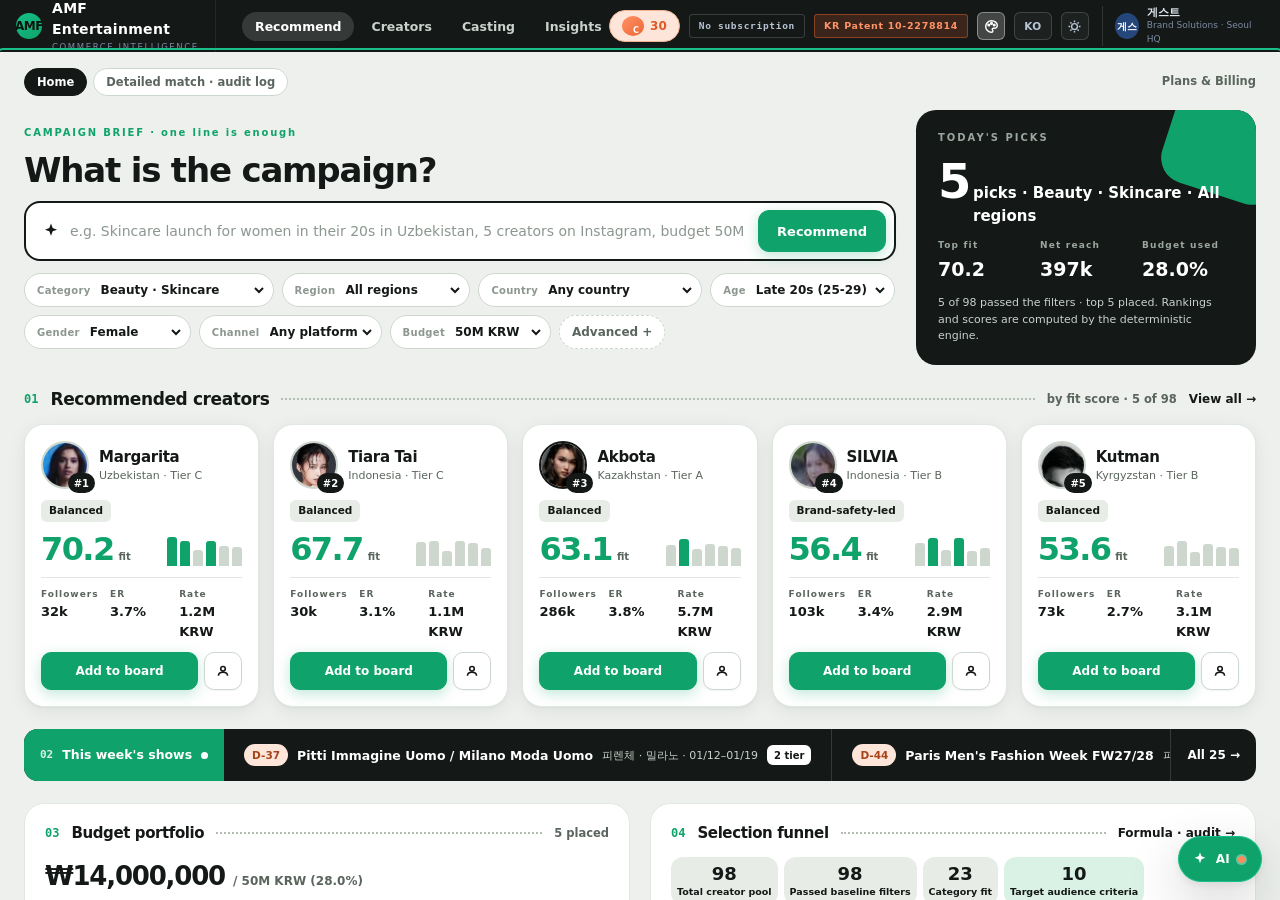
==== commit 3add9b6c: "전체 화면 시작 · 문구 정리 (v20261118j) Co-Authored-By: Claude Opus 5.5 <noreply@anthropic.com>" ====
--- a/index.html
+++ b/index.html
@@ -8,26 +8,26 @@
 <meta name="mobile-web-app-capable" content="yes">
 <meta name="theme-color" content="#0A1A33">
 <meta name="description" content="AMF 엔터테인먼트의 크리에이터 커머스 인텔리전스 엔진. 22개국 98인 범아시아 크리에이터 네트워크에서 캠페인 조건에 맞는 크리에이터를 추천하고, 예산 안에서 최적 포트폴리오를 구성합니다.">
-<link rel="canonical" href="https://app.theamfclub.com/">
+<link rel="canonical" href="https://theamfclub.com/">
 <meta property="og:type" content="website">
 <meta property="og:site_name" content="AMF Entertainment">
 <meta property="og:locale" content="ko_KR">
 <meta property="og:title" content="AMF 커머스 인텔리전스 — 범아시아 크리에이터 섭외 의사결정 엔진">
 <meta property="og:description" content="AMF 엔터테인먼트의 크리에이터 커머스 인텔리전스 엔진. 22개국 98인 범아시아 크리에이터 네트워크에서 캠페인 조건에 맞는 크리에이터를 추천하고, 예산 안에서 최적 포트폴리오를 구성합니다.">
-<meta property="og:url" content="https://app.theamfclub.com/">
-<meta property="og:image" content="https://app.theamfclub.com/og-image.png">
+<meta property="og:url" content="https://theamfclub.com/">
+<meta property="og:image" content="https://theamfclub.com/og-image.png">
 <meta property="og:image:width" content="1200">
 <meta property="og:image:height" content="630">
 <meta property="og:image:alt" content="AMF 커머스 인텔리전스 소개 카드와 추천 화면이 표시된 휴대폰">
 <meta name="twitter:card" content="summary_large_image">
 <meta name="twitter:title" content="AMF 커머스 인텔리전스 — 범아시아 크리에이터 섭외 의사결정 엔진">
 <meta name="twitter:description" content="AMF 엔터테인먼트의 크리에이터 커머스 인텔리전스 엔진. 22개국 98인 범아시아 크리에이터 네트워크에서 캠페인 조건에 맞는 크리에이터를 추천하고, 예산 안에서 최적 포트폴리오를 구성합니다.">
-<meta name="twitter:image" content="https://app.theamfclub.com/og-image.png">
+<meta name="twitter:image" content="https://theamfclub.com/og-image.png">
 <link rel="manifest" href="manifest.json">
 <link rel="apple-touch-icon" href="apple-touch-icon.png">
-<script src="assets/js/00-config.js?v=20261118g"></script>
-<script src="assets/js/11-shows-data.js?v=20261118g"></script>
-<link rel="stylesheet" href="assets/css/app.css?v=20261118g">
+<script src="assets/js/00-config.js?v=20261118j"></script>
+<script src="assets/js/11-shows-data.js?v=20261118j"></script>
+<link rel="stylesheet" href="assets/css/app.css?v=20261118j">
 </head>
 <body>
 <a class="skip" href="#mainContent">본문으로 건너뛰기</a>
@@ -68,8 +68,8 @@
       <div class="pm-rule"></div>
 
       <p class="pm-note">
-        데모 안내 — 인물 정보는 <b>AMF 로스터 98인</b>의 이름·국가·사진·키·사이즈이며,
-        팔로워·성과·단가 지표는 시뮬레이션 값입니다.
+        데이터 안내 — 인물 정보는 <b>AMF 로스터 98인</b>의 이름·국가·사진·키·사이즈이며,
+        팔로워·성과·단가 지표는 실데이터 연동 전 예시값입니다.
       </p>
 
       <div class="pm-actions">
@@ -81,7 +81,7 @@
     <div class="pm-right">
       <div class="pm-phone">
         <div class="pm-notch" aria-hidden="true"></div>
-        <iframe id="pmFrame" title="AMF 커머스 인텔리전스 데모" loading="eager"></iframe>
+        <iframe id="pmFrame" title="AMF 커머스 인텔리전스" loading="eager"></iframe>
         <div class="pm-fallback" id="pmFallback" hidden>
           <p>폰 미리보기를 불러오지 못했습니다.</p>
           <button class="pm-btn" type="button" onclick="document.getElementById('pmFull').click()">
@@ -108,7 +108,7 @@
   <div class="g-sheet">
     <h2>콘솔 로그인</h2>
     <p class="g-cap">캠페인 매칭을 이어서 진행하세요</p>
-    <button type="button" class="g-soc" data-glogin="demo">데모 체험하기</button>
+    <button type="button" class="g-soc" data-glogin="demo">바로 시작하기</button>
     <div class="g-or">또는 이름을 남기고 시작</div>
     <form id="gl-form" novalidate>
       <label class="sr-only" for="gl-email">업무 이메일</label>
@@ -534,7 +534,7 @@
       <p>스코어링 모델의 버전·산식·데이터 출처·재현성 및 편향 점검 기록입니다.</p>
     </div></div>
     <div class="note" style="margin-bottom:14px">
-      <b>데이터 출처 —</b> 인물 정보: AMF 로스터 98인(모델 60 · 역대 수상자 38) · 성과 지표: 시뮬레이션
+      <b>데이터 출처 —</b> 인물 정보: AMF 로스터 98인(모델 60 · 역대 수상자 38) · 성과 지표: 실데이터 연동 전 예시값
     </div>
     <div class="split" style="margin-bottom:14px">
       <div class="card"><div class="chd"><h3>모델 카드</h3><span class="sub mono" id="govVerChip">CIE-v1.5.0</span></div>
@@ -565,7 +565,7 @@
       <div class="chd"><h3>경제 가정치</h3></div>
       <div class="cbd" style="padding-bottom:0">
         <div class="note" style="margin-bottom:0">
-          <b>중요 —</b> 아래 금액·비율은 <b>업계 평균 조사치가 아니라 데모 동작을 위한 가정치</b>입니다.
+          <b>중요 —</b> 아래 금액·비율은 <b>업계 평균 조사치가 아니라 내부 가정치</b>입니다.
           공개 벤치마크나 시장 조사에 근거하지 않았으며, AMF 실제 단가표와도 대조되지 않았습니다.
           IR·실사 제출 전 반드시 <b>실제 계약 단가 · 실제 캠페인 정산 데이터</b>로 교체하십시오.
           엔진 로직은 이 값과 독립적으로 동작하므로, 숫자만 바꾸면 결과가 그대로 재계산됩니다.
@@ -657,7 +657,7 @@
          그 조건이 그대로 브리프에 얹혀 매칭 엔진으로 넘어갑니다.</p>
     </div></div>
     <div class="note" style="margin-bottom:14px">
-      <b>일정 고지 —</b> 행사명 · 날짜 · 도시 · [확정]/[예상] 구분은 2026-09-18 기준 공개 일정(주최 측 발표 및 업계 캘린더)을 참고했습니다. <b>캐스팅 정원 · 예상 마감 · 참여 모델은 데모 가정치</b>이며, [예상] 항목의 날짜는 관례상 시기의 대표 날짜입니다. 일정은 <span class="mono">shows-data.js</span> 한 곳만 고치면 홈 티커와 D-day 가 함께 바뀝니다.</div>
+      <b>일정 고지 —</b> 행사명 · 날짜 · 도시 · [확정]/[예상] 구분은 2026-09-18 기준 공개 일정(주최 측 발표 및 업계 캘린더)을 참고했습니다. <b>캐스팅 정원 · 예상 마감 · 참여 모델은 가정치</b>이며, [예상] 항목의 날짜는 관례상 시기의 대표 날짜입니다. 일정은 <span class="mono">shows-data.js</span> 한 곳만 고치면 홈 티커와 D-day 가 함께 바뀝니다.</div>
     <div class="kpis" id="showKpis"></div>
     <div class="tabs" id="showRegionTabs" role="tablist"></div>
     <div class="tabs" id="showTypeTabs" role="tablist" style="margin-top:-6px"></div>
@@ -677,7 +677,7 @@
 
     <div class="note" style="margin-bottom:14px">
       <b>데이터 고지 —</b> 시간대 구성 · 주문 추이 · 과거 방송 로그는 전부
-      <b>데모 가정치</b>입니다. 실제 방송 데이터와 다르며, 실 데이터 연동 시
+      <b>가정치</b>입니다. 실제 방송 데이터와 다르며, 실 데이터 연동 시
       <span class="mono">cueBuildLogs()</span> 한 곳만 교체하면 됩니다.
     </div>
 
@@ -848,21 +848,21 @@
   <div class="dbd" id="dBody"></div>
 </aside>
 
-<script src="data/roster.js?v=20261118g"></script>
-<script src="assets/js/01-core-i18n.js?v=20261118g"></script>
-<script src="assets/js/02-taxonomy.js?v=20261118g"></script>
-<script src="assets/js/03-dataset.js?v=20261118g"></script>
-<script src="assets/js/04-engine.js?v=20261118g"></script>
-<script src="assets/js/05-ui.js?v=20261118g"></script>
-<script src="assets/js/06-extensions.js?v=20261118g"></script>
-<script src="assets/js/07-data-adapter.js?v=20261118g"></script>
-<script src="assets/js/08-report-ai.js?v=20261118g"></script>
-<script src="assets/js/09-service-shell.js?v=20261118g"></script>
-<script src="assets/js/10-live-rundown.js?v=20261118g"></script>
-<script src="assets/js/12-plans.js?v=20261118g"></script>
-<script src="assets/js/13-home.js?v=20261118g"></script>
-<script src="assets/js/14-install.js?v=20261118g"></script>
-<script src="assets/js/15-assistant.js?v=20261118g"></script>
+<script src="data/roster.js?v=20261118j"></script>
+<script src="assets/js/01-core-i18n.js?v=20261118j"></script>
+<script src="assets/js/02-taxonomy.js?v=20261118j"></script>
+<script src="assets/js/03-dataset.js?v=20261118j"></script>
+<script src="assets/js/04-engine.js?v=20261118j"></script>
+<script src="assets/js/05-ui.js?v=20261118j"></script>
+<script src="assets/js/06-extensions.js?v=20261118j"></script>
+<script src="assets/js/07-data-adapter.js?v=20261118j"></script>
+<script src="assets/js/08-report-ai.js?v=20261118j"></script>
+<script src="assets/js/09-service-shell.js?v=20261118j"></script>
+<script src="assets/js/10-live-rundown.js?v=20261118j"></script>
+<script src="assets/js/12-plans.js?v=20261118j"></script>
+<script src="assets/js/13-home.js?v=20261118j"></script>
+<script src="assets/js/14-install.js?v=20261118j"></script>
+<script src="assets/js/15-assistant.js?v=20261118j"></script>
 <style>
 .demo-note{margin:0 0 10px;font-size:11.5px;color:var(--ink3, #7a8296);line-height:1.6}
 </style>
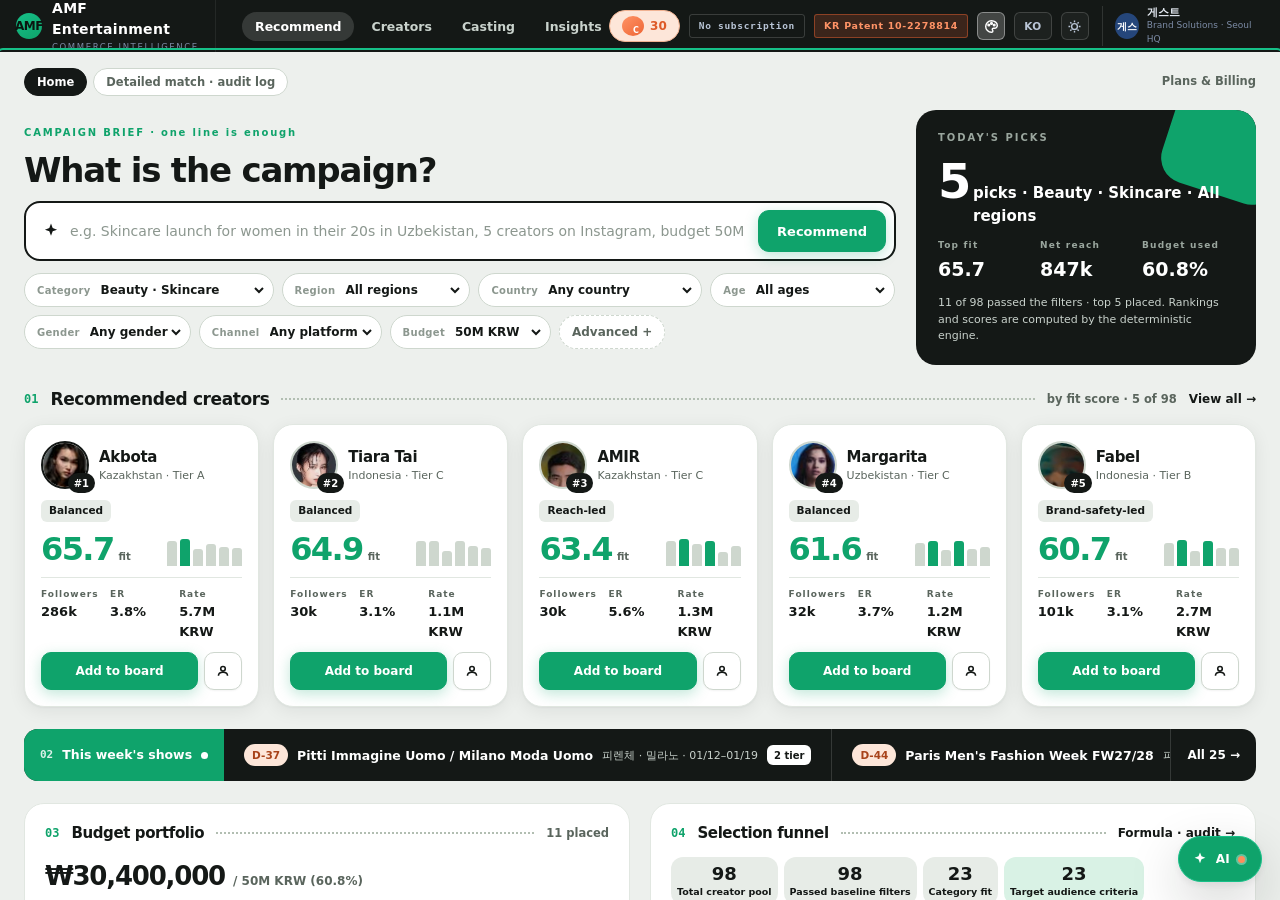
==== commit db09b5a9: "조건 고정 해제 (v20261118k) Co-Authored-By: Claude Opus 5.5 <noreply@anthropic.com>" ====
--- a/index.html
+++ b/index.html
@@ -25,9 +25,9 @@
 <meta name="twitter:image" content="https://theamfclub.com/og-image.png">
 <link rel="manifest" href="manifest.json">
 <link rel="apple-touch-icon" href="apple-touch-icon.png">
-<script src="assets/js/00-config.js?v=20261118j"></script>
-<script src="assets/js/11-shows-data.js?v=20261118j"></script>
-<link rel="stylesheet" href="assets/css/app.css?v=20261118j">
+<script src="assets/js/00-config.js?v=20261118k"></script>
+<script src="assets/js/11-shows-data.js?v=20261118k"></script>
+<link rel="stylesheet" href="assets/css/app.css?v=20261118k">
 </head>
 <body>
 <a class="skip" href="#mainContent">본문으로 건너뛰기</a>
@@ -848,21 +848,21 @@
   <div class="dbd" id="dBody"></div>
 </aside>
 
-<script src="data/roster.js?v=20261118j"></script>
-<script src="assets/js/01-core-i18n.js?v=20261118j"></script>
-<script src="assets/js/02-taxonomy.js?v=20261118j"></script>
-<script src="assets/js/03-dataset.js?v=20261118j"></script>
-<script src="assets/js/04-engine.js?v=20261118j"></script>
-<script src="assets/js/05-ui.js?v=20261118j"></script>
-<script src="assets/js/06-extensions.js?v=20261118j"></script>
-<script src="assets/js/07-data-adapter.js?v=20261118j"></script>
-<script src="assets/js/08-report-ai.js?v=20261118j"></script>
-<script src="assets/js/09-service-shell.js?v=20261118j"></script>
-<script src="assets/js/10-live-rundown.js?v=20261118j"></script>
-<script src="assets/js/12-plans.js?v=20261118j"></script>
-<script src="assets/js/13-home.js?v=20261118j"></script>
-<script src="assets/js/14-install.js?v=20261118j"></script>
-<script src="assets/js/15-assistant.js?v=20261118j"></script>
+<script src="data/roster.js?v=20261118k"></script>
+<script src="assets/js/01-core-i18n.js?v=20261118k"></script>
+<script src="assets/js/02-taxonomy.js?v=20261118k"></script>
+<script src="assets/js/03-dataset.js?v=20261118k"></script>
+<script src="assets/js/04-engine.js?v=20261118k"></script>
+<script src="assets/js/05-ui.js?v=20261118k"></script>
+<script src="assets/js/06-extensions.js?v=20261118k"></script>
+<script src="assets/js/07-data-adapter.js?v=20261118k"></script>
+<script src="assets/js/08-report-ai.js?v=20261118k"></script>
+<script src="assets/js/09-service-shell.js?v=20261118k"></script>
+<script src="assets/js/10-live-rundown.js?v=20261118k"></script>
+<script src="assets/js/12-plans.js?v=20261118k"></script>
+<script src="assets/js/13-home.js?v=20261118k"></script>
+<script src="assets/js/14-install.js?v=20261118k"></script>
+<script src="assets/js/15-assistant.js?v=20261118k"></script>
 <style>
 .demo-note{margin:0 0 10px;font-size:11.5px;color:var(--ink3, #7a8296);line-height:1.6}
 </style>
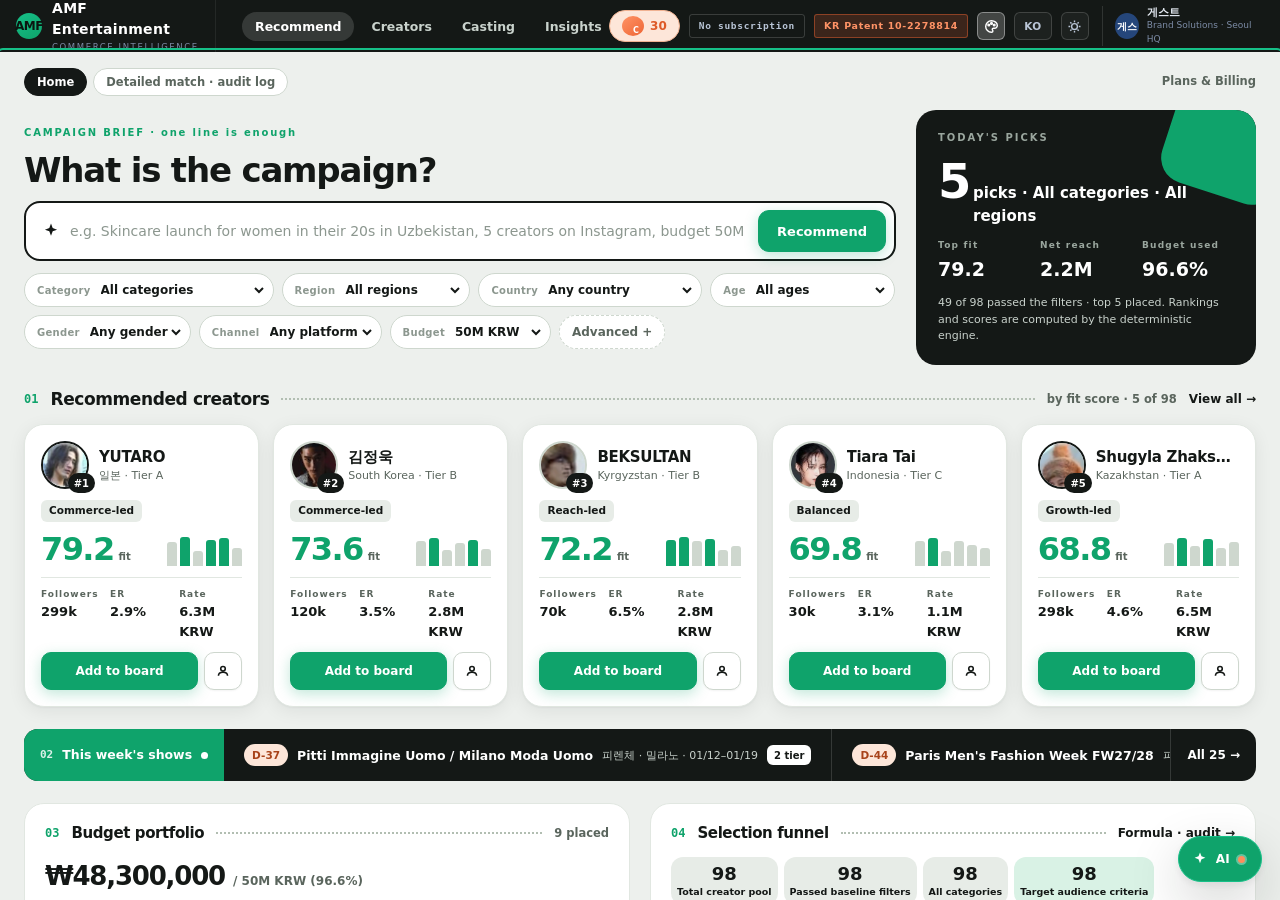
==== commit c4e7d697: "전체 카테고리 기본값 · 특허 아키텍처 섹션 (v20261119a) Co-Authored-By: Claude Opus 5.5 <noreply@anthropic.com>" ====
--- a/index.html
+++ b/index.html
@@ -25,9 +25,9 @@
 <meta name="twitter:image" content="https://theamfclub.com/og-image.png">
 <link rel="manifest" href="manifest.json">
 <link rel="apple-touch-icon" href="apple-touch-icon.png">
-<script src="assets/js/00-config.js?v=20261118k"></script>
-<script src="assets/js/11-shows-data.js?v=20261118k"></script>
-<link rel="stylesheet" href="assets/css/app.css?v=20261118k">
+<script src="assets/js/00-config.js?v=20261119a"></script>
+<script src="assets/js/11-shows-data.js?v=20261119a"></script>
+<link rel="stylesheet" href="assets/css/app.css?v=20261119a">
 </head>
 <body>
 <a class="skip" href="#mainContent">본문으로 건너뛰기</a>
@@ -567,7 +567,7 @@
         <div class="note" style="margin-bottom:0">
           <b>중요 —</b> 아래 금액·비율은 <b>업계 평균 조사치가 아니라 내부 가정치</b>입니다.
           공개 벤치마크나 시장 조사에 근거하지 않았으며, AMF 실제 단가표와도 대조되지 않았습니다.
-          IR·실사 제출 전 반드시 <b>실제 계약 단가 · 실제 캠페인 정산 데이터</b>로 교체하십시오.
+          앞으로 <b>실제 계약 단가 · 실제 캠페인 정산 데이터</b>가 연결되면 그 값으로 바뀝니다.
           엔진 로직은 이 값과 독립적으로 동작하므로, 숫자만 바꾸면 결과가 그대로 재계산됩니다.
         </div>
       </div>
@@ -681,6 +681,45 @@
       <span class="mono">cueBuildLogs()</span> 한 곳만 교체하면 됩니다.
     </div>
 
+    
+    <div class="card" id="cuePatArch">
+      <div class="chd"><h3>플랫폼 아키텍처 속 특허 구성</h3>
+        <span class="sub">등록특허 제10-2278814호</span></div>
+      <div class="cbd pa-grid">
+        <div>
+          <div class="cuelbl">3계층 구조</div>
+          <ol class="pa-stack">
+            <li class="pa-l"><span class="pa-no">L3</span>
+              <div><b>브랜드 · 팬 서비스</b></div></li>
+            <li class="pa-l l2"><span class="pa-no">L2</span>
+              <div><b>AI Service</b>
+                <div class="pa-mods">
+                  <div class="pa-mod"><b>6축 매칭 엔진</b><i>규칙 기반 산식</i></div>
+                  <div class="pa-mod pat"><b>특허 예측 모듈</b><i>라이브 편성 구간 예측</i></div>
+                </div></div></li>
+            <li class="pa-l"><span class="pa-no">L1</span>
+              <div><b>계약 · 정산 · 성과 데이터</b><i>Single Source of Truth</i></div></li>
+          </ol>
+        </div>
+        <div>
+          <div class="cuelbl">처리 흐름</div>
+          <ol class="pa-flow">
+            <li><b>이벤트 수집</b><span>방송 구간 · 반응대 · 시각 로그</span></li>
+            <li><b>URL 그룹핑 · Skip-gram 웹 임베딩</b><span>구간 × 반응대를 한 묶음으로 → 구간 임베딩</span></li>
+            <li><b>GRU 순환 예측</b><span>최근 3개 구간 시퀀스를 입력</span></li>
+            <li><b>완전 연결 · 소프트맥스</b><span>다음 구간 확률 출력</span></li>
+            <li><b>다음 구간 예측 · 선반영</b><span>신뢰도 35% 이상이면 소재를 미리 준비</span></li>
+          </ol>
+          <div class="cuelbl">적용 현황</div>
+          <ul class="pa-status">
+            <li><span class="tag g">적용 중</span><span>라이브 편성 구간 예측 (이 화면)</span></li>
+            <li><span class="tag n">계획 · 1년 차</span><span>매칭 · 추천 순위 반영 (아직 적용 전)</span></li>
+            <li><span class="tag b">규칙 기반</span><span>6축 적합도 점수는 규칙 기반 산식이며, 특허 모듈을 쓰지 않습니다</span></li>
+          </ul>
+        </div>
+      </div>
+    </div>
+
     <div class="kpis" id="cueKpis"></div>
 
     <div class="card">
@@ -708,7 +747,7 @@
 
     <div class="card">
       <div class="chd"><h3>청구항 ↔ 구현 대응</h3>
-        <span class="sub">실사 제출용</span></div>
+        <span class="sub">특허 청구항 기준</span></div>
       <div class="cbd" id="cueClaims"></div>
     </div>
   </section>
@@ -848,21 +887,21 @@
   <div class="dbd" id="dBody"></div>
 </aside>
 
-<script src="data/roster.js?v=20261118k"></script>
-<script src="assets/js/01-core-i18n.js?v=20261118k"></script>
-<script src="assets/js/02-taxonomy.js?v=20261118k"></script>
-<script src="assets/js/03-dataset.js?v=20261118k"></script>
-<script src="assets/js/04-engine.js?v=20261118k"></script>
-<script src="assets/js/05-ui.js?v=20261118k"></script>
-<script src="assets/js/06-extensions.js?v=20261118k"></script>
-<script src="assets/js/07-data-adapter.js?v=20261118k"></script>
-<script src="assets/js/08-report-ai.js?v=20261118k"></script>
-<script src="assets/js/09-service-shell.js?v=20261118k"></script>
-<script src="assets/js/10-live-rundown.js?v=20261118k"></script>
-<script src="assets/js/12-plans.js?v=20261118k"></script>
-<script src="assets/js/13-home.js?v=20261118k"></script>
-<script src="assets/js/14-install.js?v=20261118k"></script>
-<script src="assets/js/15-assistant.js?v=20261118k"></script>
+<script src="data/roster.js?v=20261119a"></script>
+<script src="assets/js/01-core-i18n.js?v=20261119a"></script>
+<script src="assets/js/02-taxonomy.js?v=20261119a"></script>
+<script src="assets/js/03-dataset.js?v=20261119a"></script>
+<script src="assets/js/04-engine.js?v=20261119a"></script>
+<script src="assets/js/05-ui.js?v=20261119a"></script>
+<script src="assets/js/06-extensions.js?v=20261119a"></script>
+<script src="assets/js/07-data-adapter.js?v=20261119a"></script>
+<script src="assets/js/08-report-ai.js?v=20261119a"></script>
+<script src="assets/js/09-service-shell.js?v=20261119a"></script>
+<script src="assets/js/10-live-rundown.js?v=20261119a"></script>
+<script src="assets/js/12-plans.js?v=20261119a"></script>
+<script src="assets/js/13-home.js?v=20261119a"></script>
+<script src="assets/js/14-install.js?v=20261119a"></script>
+<script src="assets/js/15-assistant.js?v=20261119a"></script>
 <style>
 .demo-note{margin:0 0 10px;font-size:11.5px;color:var(--ink3, #7a8296);line-height:1.6}
 </style>
--- a/assets/css/app.css
+++ b/assets/css/app.css
@@ -1368,7 +1368,37 @@
 .ctbl td{padding:8px 10px 8px 0;border-bottom:1px solid var(--line);vertical-align:top;color:var(--ink2)}
 .ctbl td.cl1{font-weight:700;color:var(--ink);white-space:nowrap}
 .ctbl td.mono{font-size:10.5px;color:var(--brand)}
+
+.pa-grid{display:grid;grid-template-columns:minmax(0,1fr) minmax(0,1fr);gap:24px}
+.pa-stack{list-style:none;margin:0;padding:0;display:flex;flex-direction:column;gap:6px}
+.pa-l{display:grid;grid-template-columns:28px minmax(0,1fr);gap:10px;align-items:start;
+  padding:10px 12px;border:1px solid var(--line);border-radius:var(--r);background:var(--surface2)}
+.pa-l.l2{border-color:var(--line2);background:var(--surface)}
+.pa-no{font-family:var(--mono);font-size:10.5px;font-weight:800;color:var(--ink3);line-height:18px}
+.pa-l b{font-size:12.5px;font-weight:750;color:var(--ink);line-height:18px}
+.pa-l i{display:block;font-style:normal;font-size:10.5px;color:var(--ink3);margin-top:1px}
+.pa-mods{display:grid;grid-template-columns:minmax(0,1fr) minmax(0,1fr);gap:6px;margin-top:8px}
+.pa-mod{padding:8px 10px;border-radius:var(--r);border:1px solid var(--line);background:var(--surface2)}
+.pa-mod b{display:block;font-size:11.5px}
+.pa-mod.pat{border-color:var(--brand);background:var(--brandsoft)}
+.pa-mod.pat b{color:var(--brand)}
+.pa-flow{list-style:none;margin:0;padding:0;counter-reset:pa}
+.pa-flow li{position:relative;padding:0 0 9px 30px;counter-increment:pa}
+.pa-flow li::before{content:counter(pa);position:absolute;left:0;top:0;width:20px;height:20px;
+  border-radius:50%;background:var(--surface3);color:var(--ink2);font:800 10px/20px var(--mono);text-align:center}
+.pa-flow li::after{content:'';position:absolute;left:10px;top:22px;bottom:1px;width:1px;background:var(--line2)}
+.pa-flow li:last-child{padding-bottom:0}
+.pa-flow li:last-child::after{display:none}
+.pa-flow li:last-child::before{background:var(--brand);color:#fff}
+.pa-flow b{display:block;font-size:12px;font-weight:700;color:var(--ink);line-height:20px}
+.pa-flow span{display:block;font-size:10.5px;color:var(--ink3);line-height:1.45}
+.pa-status{list-style:none;margin:0;padding:0;display:flex;flex-direction:column;gap:7px}
+.pa-status li{display:flex;align-items:flex-start;gap:9px;font-size:11.5px;color:var(--ink2);line-height:1.5}
+.pa-status .tag{flex:none;min-width:76px;justify-content:center;margin-top:1px}
+html[lang="en"] .pa-status .tag{min-width:100px}
+@media(max-width:420px){ .pa-mods{grid-template-columns:1fr} }
 @media(max-width:860px){
+  .pa-grid{grid-template-columns:1fr;gap:16px}
   .cuerow{grid-template-columns:1fr 96px;gap:4px 10px}
   .cuerow .cdp{grid-column:1/-1}
   .cuerow .cmid{grid-column:1/2;grid-row:2}
